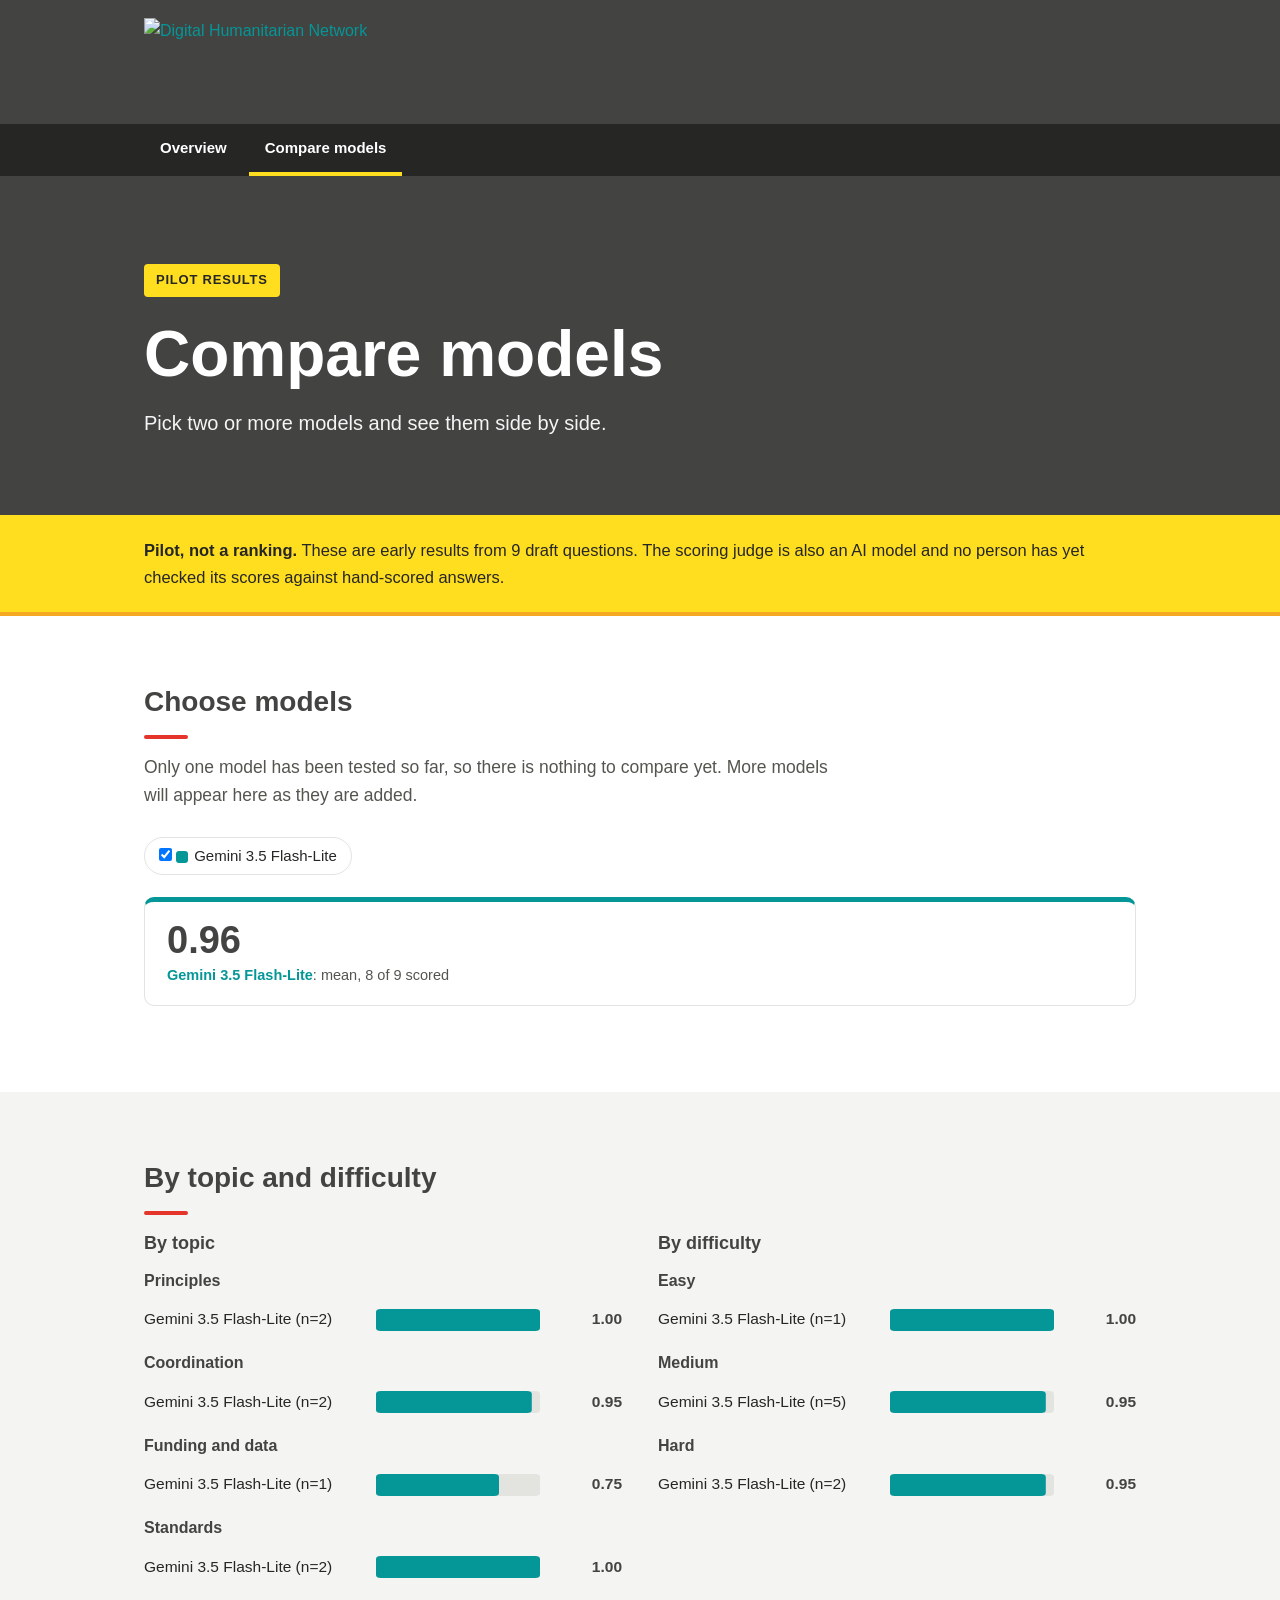
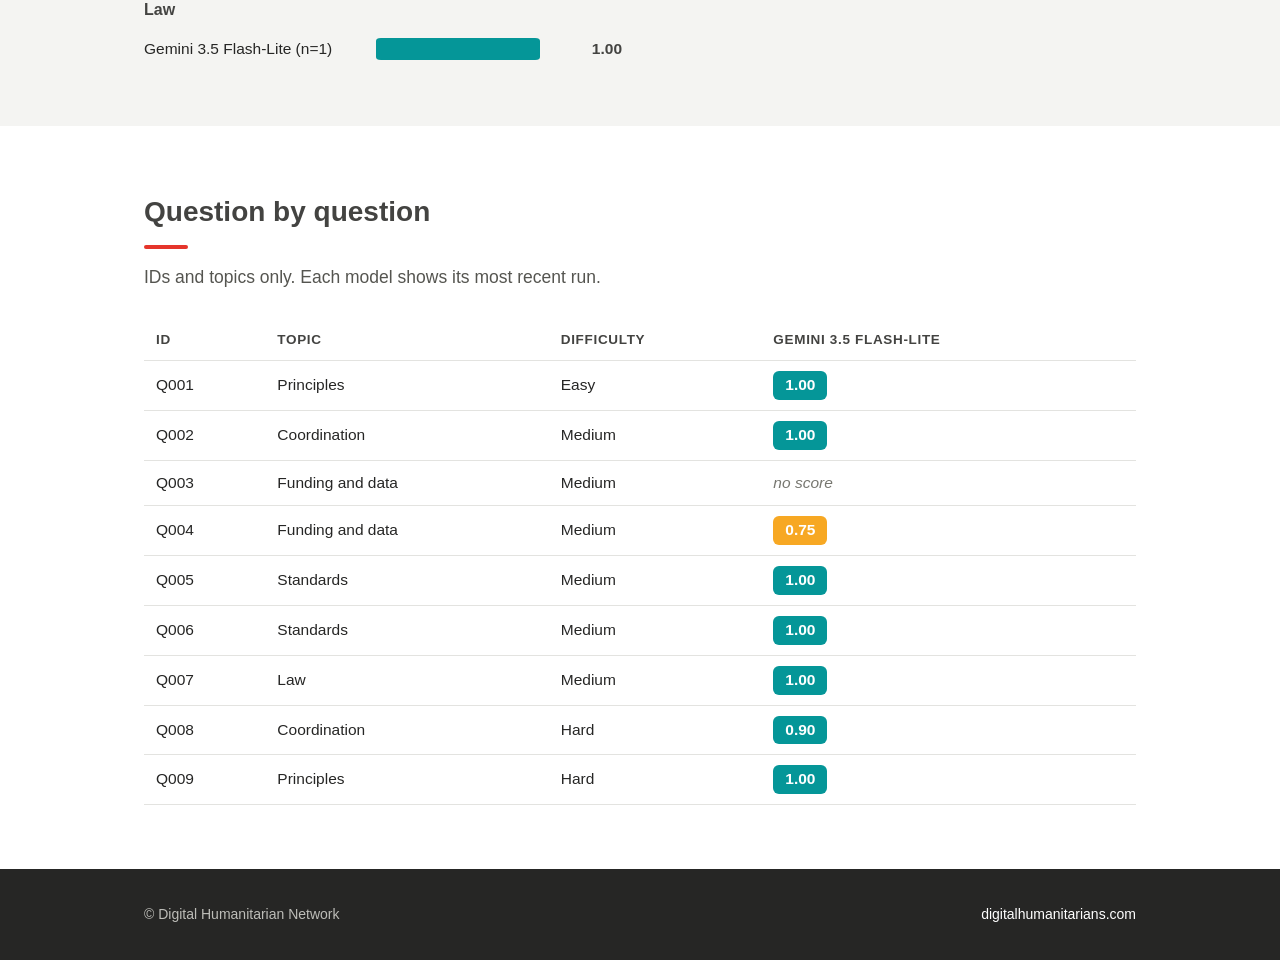
==== compare.html @ e70a35f2 "Add results page file compare.html" ====
<!DOCTYPE html>
<html lang="en">
<head>
<meta charset="UTF-8">
<meta name="viewport" content="width=device-width, initial-scale=1.0">
<title>Compare models | Threshold | Digital Humanitarian Network</title>
<meta name="description" content="Threshold shows how AI models answer humanitarian questions. Pilot results.">
<link rel="icon" href="https://brand.digitalhumanitarians.com/favicon.ico" sizes="any">
<link rel="stylesheet" href="style.css">
</head>
<body>
<header>
  <div class="wrap">
    <a href="https://digitalhumanitarians.com/" aria-label="Digital Humanitarian Network"><img src="https://brand.digitalhumanitarians.com/DHN_LOGO_WHITE.png" alt="Digital Humanitarian Network"></a>
  </div>
</header>
<nav aria-label="Threshold"><div class="wrap"><a href="index.html">Overview</a><a href="compare.html" class="on">Compare models</a></div></nav>
<div class="hero">
  <div class="wrap">
    <span class="tag">Pilot results</span>
    <h1>Compare models</h1>
    <p>Pick two or more models and see them side by side.</p>
  </div>
</div>
<div class="caveat"><div class="wrap"><strong>Pilot, not a ranking.</strong> These are early results from 9 draft questions. The scoring judge is also an AI model and no person has yet checked its scores against hand-scored answers.</div></div>

<section>
  <div class="wrap">
    <h2>Choose models</h2>
    <p class="lead" id="intro">Loading results.</p>
    <div class="checks" id="checks"></div>
    <div class="stats" id="stats"></div>
  </div>
</section>
<section class="alt">
  <div class="wrap">
    <h2>By topic and difficulty</h2>
    <div class="two"><div><h3 class="sub">By topic</h3><div class="gbars" id="topic"></div></div><div><h3 class="sub">By difficulty</h3><div class="gbars" id="diff"></div></div></div>
  </div>
</section>
<section>
  <div class="wrap">
    <h2>Question by question</h2>
    <p class="lead">IDs and topics only. Each model shows its most recent run.</p>
    <div class="tablewrap"><table id="qtable"></table></div>
  </div>
</section>
<footer>
  <div class="wrap">
    <span>&copy; Digital Humanitarian Network</span>
    <span><a href="https://digitalhumanitarians.com/">digitalhumanitarians.com</a></span>
  </div>
</footer>
<script src="site.js"></script>
<script src="compare.js"></script>
</body>
</html>
---- style.css ----
@font-face{font-family:"Betina Sans";font-weight:400;font-style:normal;font-display:swap;src:url("https://brand.digitalhumanitarians.com/fonts/BetinaSans-Regular.woff") format("woff")}
  @font-face{font-family:"Betina Sans";font-weight:600;font-style:normal;font-display:swap;src:url("https://brand.digitalhumanitarians.com/fonts/BetinaSans-SemiBold.woff") format("woff")}
  @font-face{font-family:"Betina Sans";font-weight:700;font-style:normal;font-display:swap;src:url("https://brand.digitalhumanitarians.com/fonts/BetinaSans-Bold.woff") format("woff")}
  :root{--gray:#434341;--red:#E5352B;--teal:#059698;--yellow:#F7A823;--yellow-l:#FFDE20;--ink:#262625;--cloud:#F4F4F2;--line:#E3E3E0}
  *{margin:0;padding:0;box-sizing:border-box}
  body{font-family:-apple-system,BlinkMacSystemFont,"Segoe UI",Roboto,Helvetica,Arial,sans-serif;color:var(--ink);background:#fff;line-height:1.6}
  img{max-width:100%;display:block}
  a{color:var(--teal);text-decoration:none}a:hover{text-decoration:underline}
  .wrap{max-width:1040px;margin:0 auto;padding:0 24px}
  header{background:var(--gray)}
  header .wrap{display:flex;align-items:center;justify-content:flex-start;padding-top:18px;padding-bottom:18px}
  header img{height:88px;width:auto;max-width:none}
  .hero{background:var(--gray) url("https://brand.digitalhumanitarians.com/DHN_background_blue.jpg") center/cover no-repeat;color:#fff;padding:88px 0 76px}
  .hero .tag{display:inline-block;background:var(--yellow-l);color:var(--ink);font-weight:700;font-size:13px;letter-spacing:.06em;text-transform:uppercase;padding:6px 12px;border-radius:4px;margin-bottom:22px}
  .hero h1{font-family:"Betina Sans",sans-serif;font-size:clamp(38px,7vw,64px);line-height:1.1;font-weight:700}
  .hero p{margin-top:18px;font-size:20px;max-width:620px;opacity:.95}
  section{padding:64px 0}section.alt{background:var(--cloud)}
  h2{font-family:"Betina Sans",sans-serif;font-size:28px;font-weight:700;color:var(--gray);margin-bottom:8px}
  h2::after{content:"";display:block;width:44px;height:4px;background:var(--red);margin-top:10px;border-radius:2px}
  .lead{max-width:700px;margin:14px 0 28px;color:#555550;font-size:17.5px}
  .grid{display:grid;grid-template-columns:repeat(auto-fit,minmax(260px,1fr));gap:18px}
  .card{background:#fff;border:1px solid var(--line);border-top:5px solid var(--teal);border-radius:10px;padding:22px}
  .card:nth-child(2){border-top-color:var(--yellow)}.card:nth-child(3){border-top-color:var(--red)}
  .card h3{font-size:17px;color:var(--gray);margin-bottom:6px}
  .card p{font-size:15.5px;color:#555550}
  .status{background:var(--yellow-l);border-bottom:4px solid var(--yellow)}
  .status .wrap{padding-top:26px;padding-bottom:26px;font-size:17px}

  .caveat{background:var(--yellow-l);border-bottom:4px solid var(--yellow)}
  .caveat .wrap{padding-top:22px;padding-bottom:22px;font-size:16.5px}
  .meta{display:flex;flex-wrap:wrap;gap:12px;margin:18px 0 6px}
  .pill{background:#fff;border:1px solid var(--line);border-radius:999px;padding:6px 14px;font-size:14.5px;color:#555550}
  .stats{display:grid;grid-template-columns:repeat(auto-fit,minmax(200px,1fr));gap:18px;margin:22px 0}
  .stat{background:#fff;border:1px solid var(--line);border-top:5px solid var(--teal);border-radius:10px;padding:18px 22px}
  .stat b{display:block;font-family:"Betina Sans",sans-serif;font-size:38px;color:var(--gray);line-height:1.1}
  .stat span{font-size:14.5px;color:#555550}
  .bars{display:grid;gap:10px;margin-top:14px}
  .bar{display:grid;grid-template-columns:minmax(120px,220px) 1fr 70px;align-items:center;gap:12px;font-size:15.5px}
  .bar svg{width:100%;height:22px;display:block}
  .bar .v{text-align:right;font-weight:600;color:var(--gray)}
  .two{display:grid;grid-template-columns:repeat(auto-fit,minmax(320px,1fr));gap:36px}
  h3.sub{font-size:18px;color:var(--gray);margin:6px 0 4px}
  table{border-collapse:collapse;width:100%;background:#fff;font-size:15.5px}
  th,td{text-align:left;padding:10px 12px;border-bottom:1px solid var(--line)}
  th{color:var(--gray);font-size:13.5px;text-transform:uppercase;letter-spacing:.05em}
  .chip{display:inline-block;min-width:54px;text-align:center;border-radius:6px;padding:2px 8px;font-weight:700;color:#fff}
  .nos{color:#777770;font-style:italic}
  .tablewrap{overflow-x:auto}
  noscript{display:block;padding:20px;text-align:center}
  footer{background:var(--ink);color:#bdbdb8;padding:34px 0;font-size:14px}
  footer .wrap{display:flex;flex-wrap:wrap;gap:12px;justify-content:space-between}
  footer a{color:#fff}
  @media(max-width:600px){.bar{grid-template-columns:1fr 56px}.bar svg{grid-column:1/3;grid-row:2}.bar .v{grid-column:2;grid-row:1}.two{grid-template-columns:1fr}header img{height:72px}.hero{padding:64px 0 56px}section{padding:48px 0}}

  nav{background:var(--ink)}nav .wrap{display:flex;gap:6px;flex-wrap:wrap;padding-top:0;padding-bottom:0}
  nav a{color:#fff;padding:12px 16px;font-weight:600;font-size:15px;border-bottom:4px solid transparent}
  nav a:hover{text-decoration:none;background:#383836}nav a.on{border-bottom-color:var(--yellow-l)}
  .filters{display:flex;flex-wrap:wrap;gap:16px;align-items:end;margin:8px 0 20px}
  .filters label{font-size:13.5px;color:#555550;display:block;font-weight:600;text-transform:uppercase;letter-spacing:.05em}
  select{font:inherit;font-size:16px;padding:8px 10px;border:1px solid #bdbdb8;border-radius:6px;background:#fff;color:var(--ink);min-width:170px}
  .checks{display:flex;flex-wrap:wrap;gap:10px;margin:8px 0 20px}
  .checks label{background:#fff;border:1px solid var(--line);border-radius:999px;padding:6px 14px;font-size:15px;cursor:pointer}
  .sw{display:inline-block;width:12px;height:12px;border-radius:3px;margin-right:6px;vertical-align:middle}
  .gbars{display:grid;gap:18px;margin-top:10px}
  .grp>b{display:block;margin-bottom:4px;color:var(--gray)}
  .line{width:100%;max-width:640px;height:auto;background:#fff;border:1px solid var(--line);border-radius:10px}
  .mlink{font-weight:700}
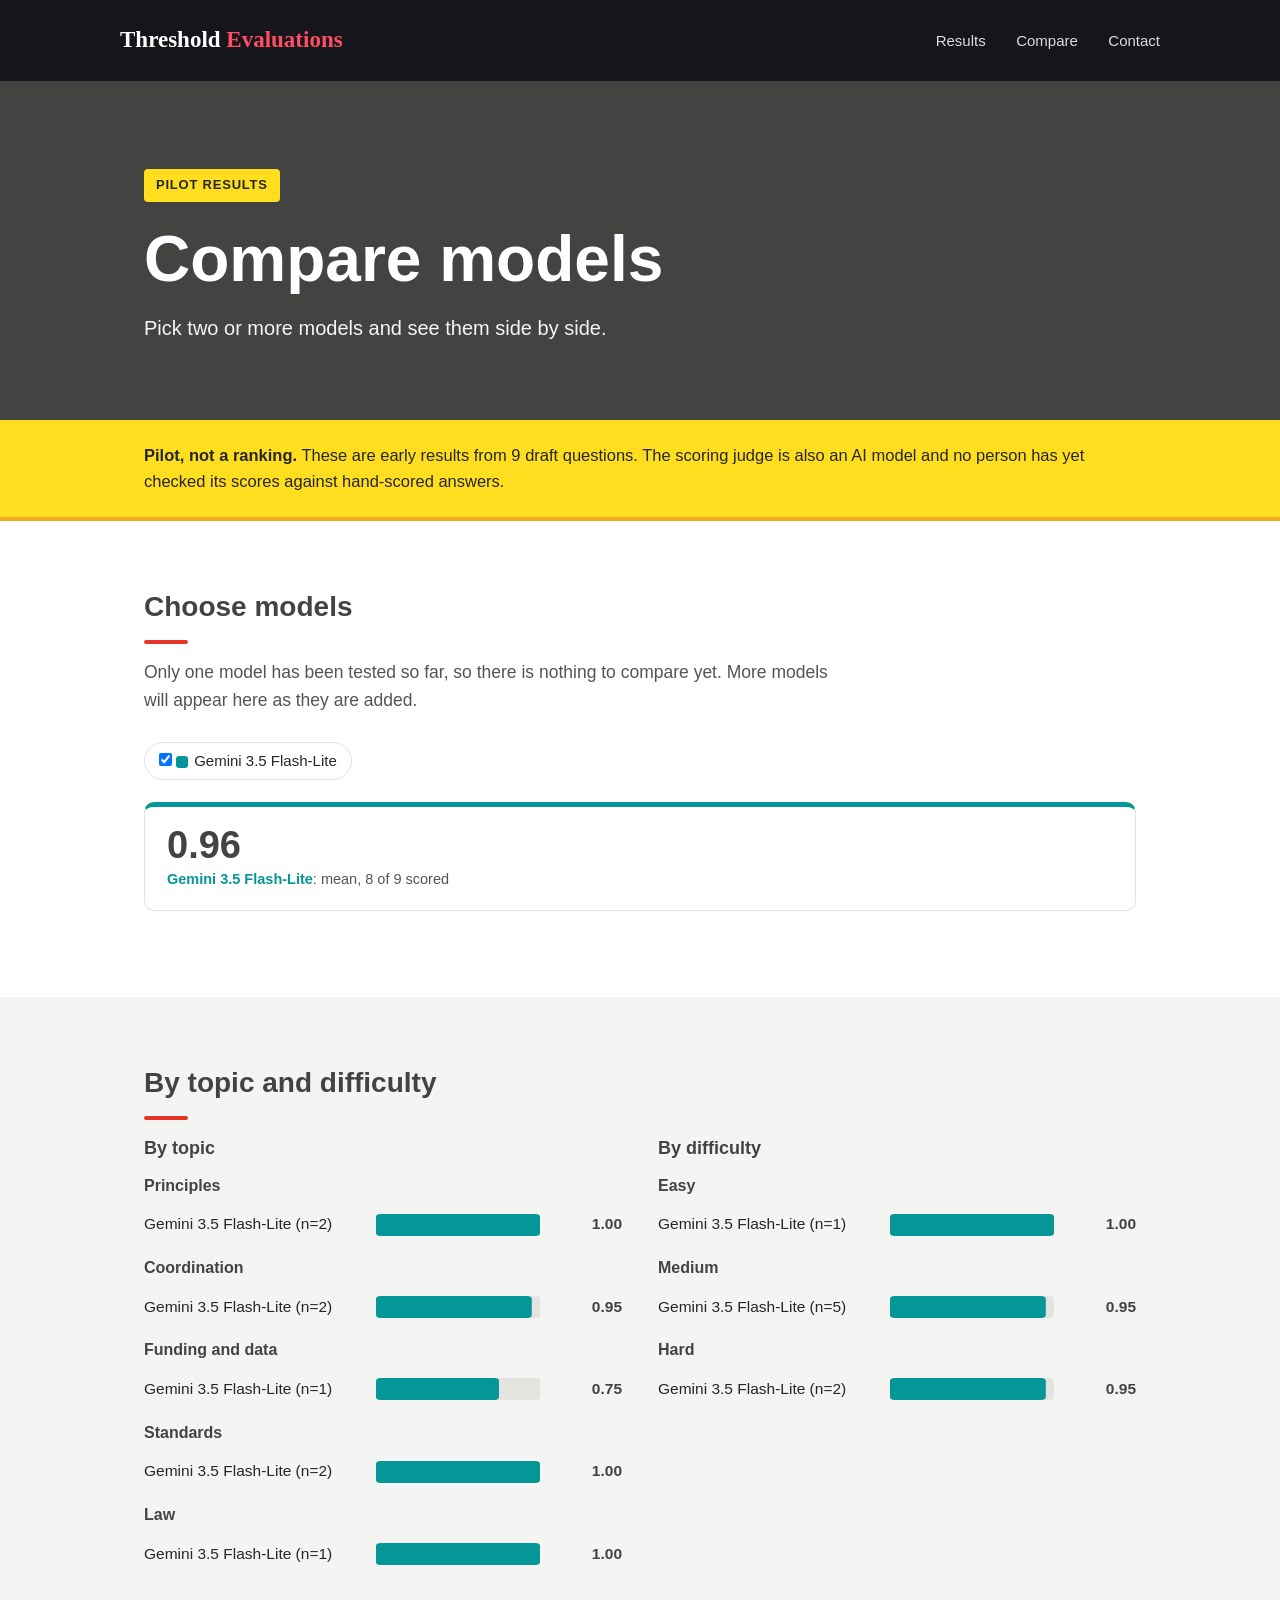
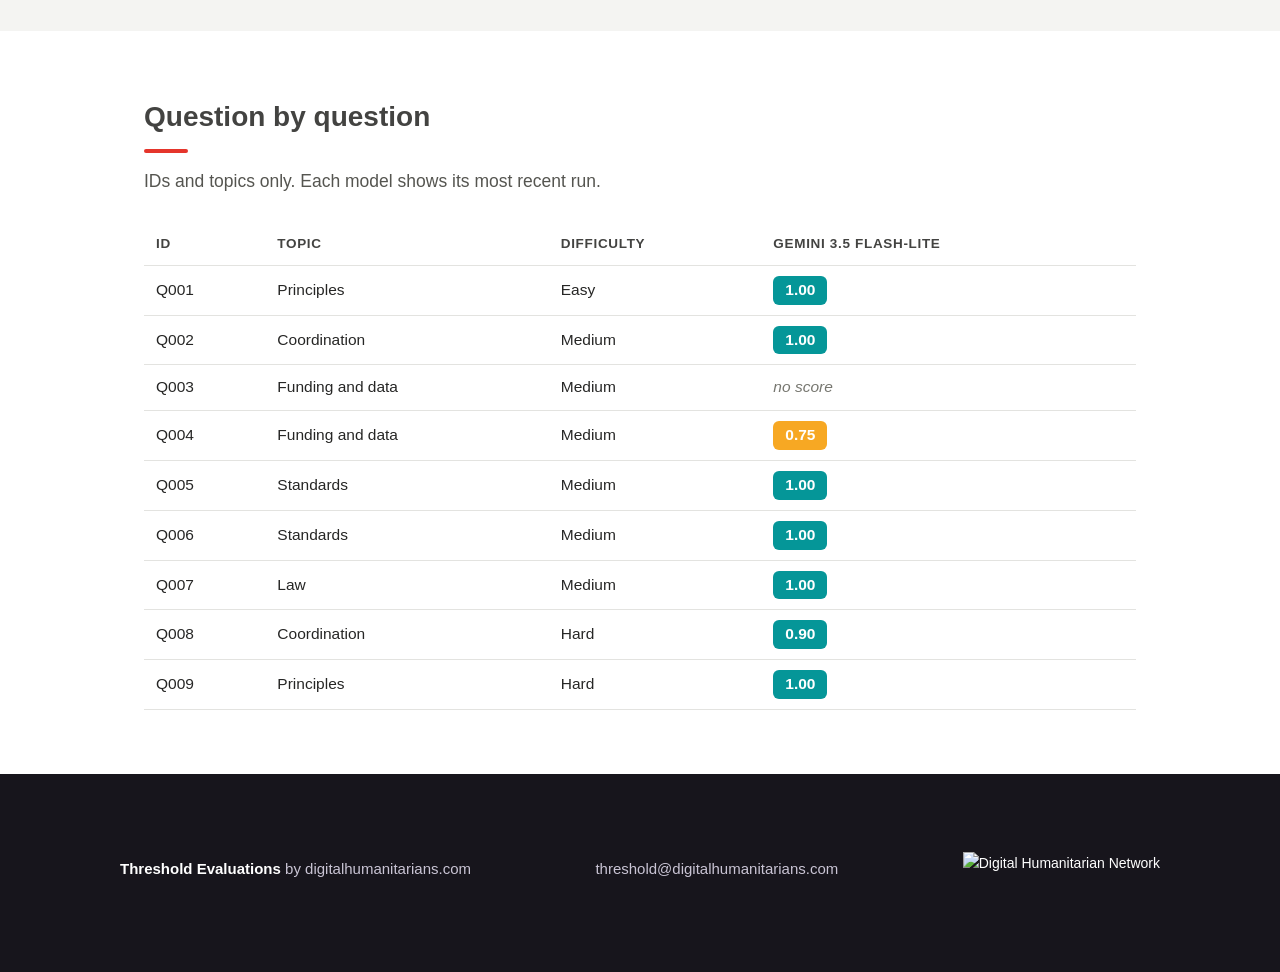
==== commit f30a0528: "Refactor header and footer structure in compare.html" ====
--- a/compare.html
+++ b/compare.html
@@ -7,14 +7,19 @@
 <meta name="description" content="Threshold shows how AI models answer humanitarian questions. Pilot results.">
 <link rel="icon" href="https://brand.digitalhumanitarians.com/favicon.ico" sizes="any">
 <link rel="stylesheet" href="style.css">
+<link rel="stylesheet" href="shared.css">
 </head>
 <body>
-<header>
-  <div class="wrap">
-    <a href="https://digitalhumanitarians.com/" aria-label="Digital Humanitarian Network"><img src="https://brand.digitalhumanitarians.com/DHN_LOGO_WHITE.png" alt="Digital Humanitarian Network"></a>
+<div class="tbar">
+  <div class="wrap tbar-in">
+    <a class="tmark" href="index.html">Threshold <span>Evaluations</span></a>
+    <nav class="tnav" aria-label="Site">
+      <a href="results.html">Results</a>
+      <a href="compare.html">Compare</a>
+      <a href="mailto:threshold@digitalhumanitarians.com">Contact</a>
+    </nav>
   </div>
-</header>
-<nav aria-label="Threshold"><div class="wrap"><a href="index.html">Overview</a><a href="compare.html" class="on">Compare models</a></div></nav>
+</div>
 <div class="hero">
   <div class="wrap">
     <span class="tag">Pilot results</span>
@@ -45,10 +50,11 @@
     <div class="tablewrap"><table id="qtable"></table></div>
   </div>
 </section>
-<footer>
-  <div class="wrap">
-    <span>&copy; Digital Humanitarian Network</span>
-    <span><a href="https://digitalhumanitarians.com/">digitalhumanitarians.com</a></span>
+<footer class="tfoot">
+  <div class="wrap tfoot-in">
+    <div class="tbyline"><strong>Threshold Evaluations</strong> by <a href="https://digitalhumanitarians.com/">digitalhumanitarians.com</a></div>
+    <a class="tmail" href="mailto:threshold@digitalhumanitarians.com">threshold@digitalhumanitarians.com</a>
+    <a href="https://digitalhumanitarians.com/" aria-label="Digital Humanitarian Network"><img class="tdhn" src="https://brand.digitalhumanitarians.com/DHN_LOGO_WHITE.png" alt="Digital Humanitarian Network"></a>
   </div>
 </footer>
 <script src="site.js"></script>
--- a/shared.css
+++ b/shared.css
@@ -0,0 +1,20 @@
+/* Shared header and footer for Threshold Evaluations */
+.tbar{background:#17151c;}
+.tnav{background:none;}
+.tbar-in{display:flex;justify-content:space-between;align-items:center;padding:22px 0;gap:16px;flex-wrap:wrap;}
+.tmark{font-family:Georgia,"Times New Roman",serif;font-size:23px;font-weight:bold;color:#fff;text-decoration:none;}
+.tmark span{color:#ff4d63;}
+.tnav a{margin-left:26px;color:#fff;text-decoration:none;font-size:15px;opacity:.85;padding:0;font-weight:400;border-bottom:none;}
+.tnav a:hover{background:none;text-decoration:none;}
+.tnav a:hover{opacity:1;color:#ffd9de;}
+.tfoot{background:#17151c;color:#c9c4d4;}
+.tfoot-in{display:flex;justify-content:space-between;align-items:center;gap:20px;flex-wrap:wrap;padding:44px 0 52px;}
+.tbyline{font-size:15px;}
+.tbyline strong{color:#fff;}
+.tbyline a{color:#c9c4d4;}
+.tmail{color:#c9c4d4;font-size:15px;}
+.tdhn{height:34px;display:block;}
+@media (max-width:820px){
+  .tmark{font-size:19px;}
+  .tnav a{margin-left:14px;font-size:13px;}
+}
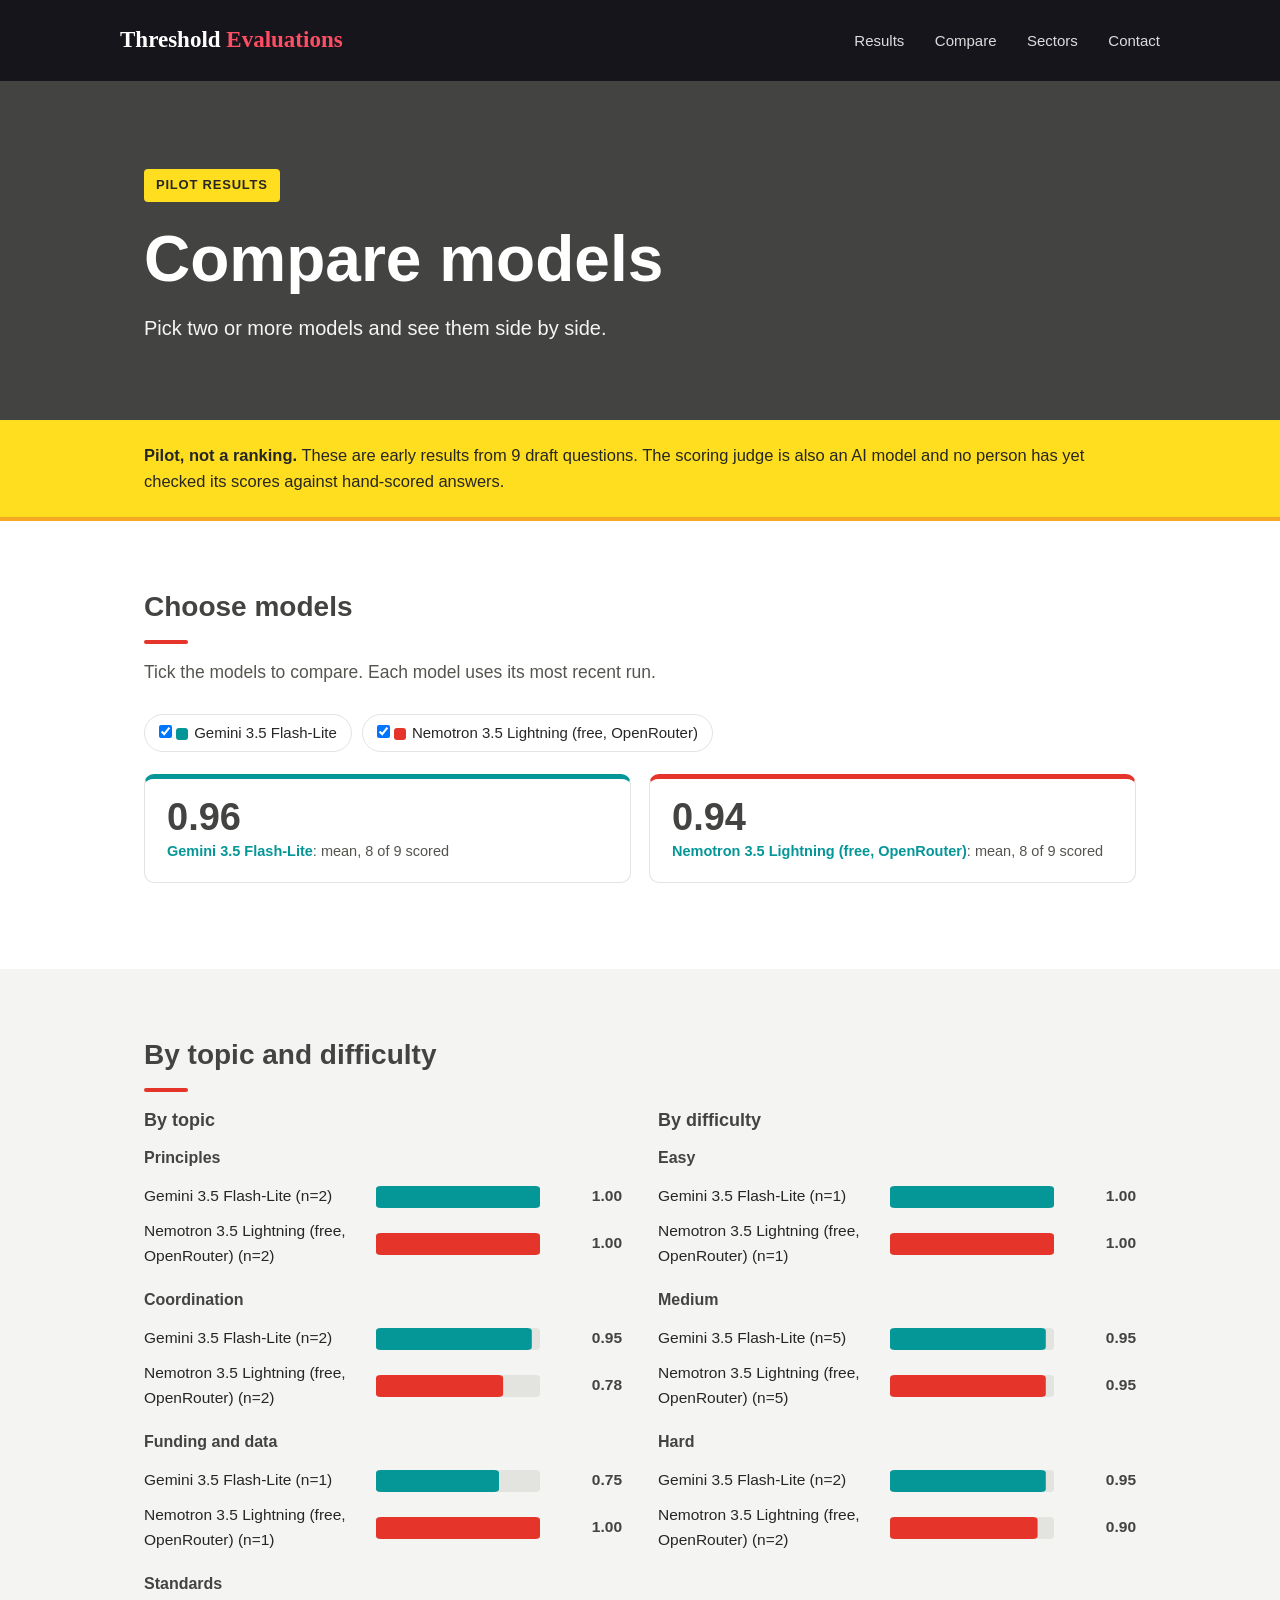
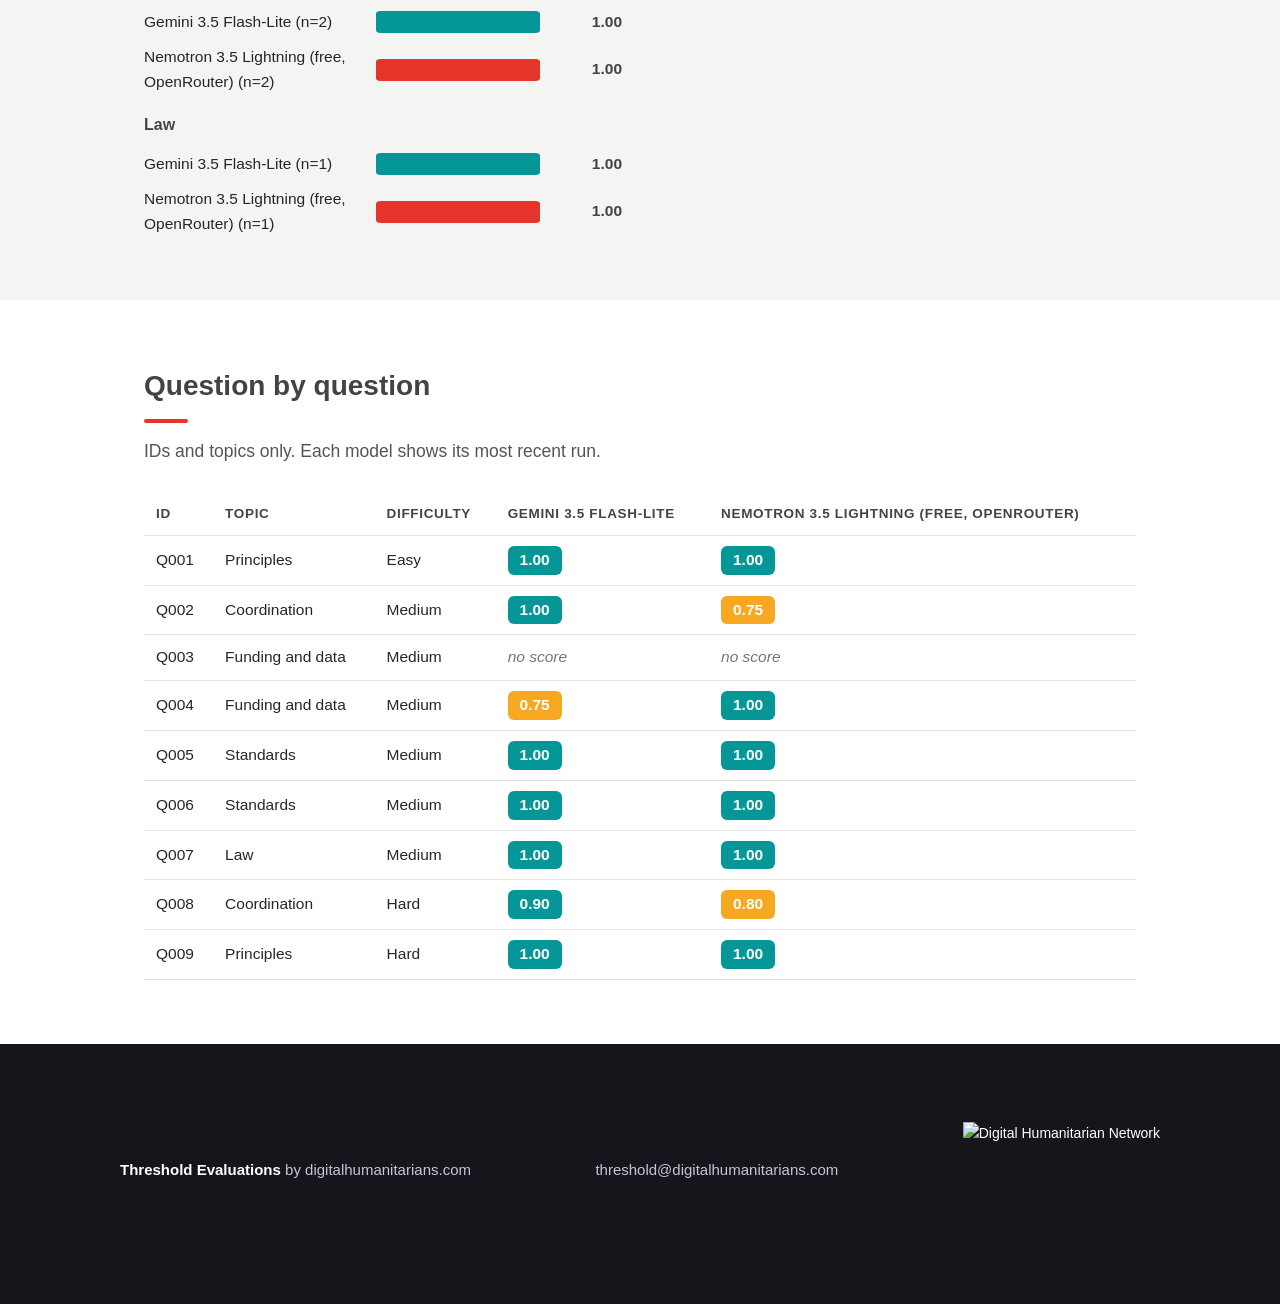
==== commit 89a6b1dc: "Add Sectors nav link and styles (compare.html)" ====
--- a/compare.html
+++ b/compare.html
@@ -16,6 +16,7 @@
     <nav class="tnav" aria-label="Site">
       <a href="results.html">Results</a>
       <a href="compare.html">Compare</a>
+      <a href="sectors.html">Sectors</a>
       <a href="mailto:threshold@digitalhumanitarians.com">Contact</a>
     </nav>
   </div>
--- a/shared.css
+++ b/shared.css
@@ -8,13 +8,17 @@
 .tnav a:hover{background:none;text-decoration:none;}
 .tnav a:hover{opacity:1;color:#ffd9de;}
 .tfoot{background:#17151c;color:#c9c4d4;}
-.tfoot-in{display:flex;justify-content:space-between;align-items:center;gap:20px;flex-wrap:wrap;padding:44px 0 52px;}
+.tfoot-in{display:flex;justify-content:space-between;align-items:center;gap:28px 40px;flex-wrap:wrap;padding:44px 0 52px;}
 .tbyline{font-size:15px;}
 .tbyline strong{color:#fff;}
 .tbyline a{color:#c9c4d4;}
 .tmail{color:#c9c4d4;font-size:15px;}
-.tdhn{height:34px;display:block;}
+.tdhn{height:96px;width:auto;max-width:100%;display:block;}
 @media (max-width:820px){
   .tmark{font-size:19px;}
   .tnav a{margin-left:14px;font-size:13px;}
+  .tdhn{height:84px;}
+    .wrap.tfoot-in{padding:72px 32px 52px;}
+  .home .wrap.tfoot-in{padding:72px 32px 52px;}
+    .tfoot-in{padding-top:72px;}
 }
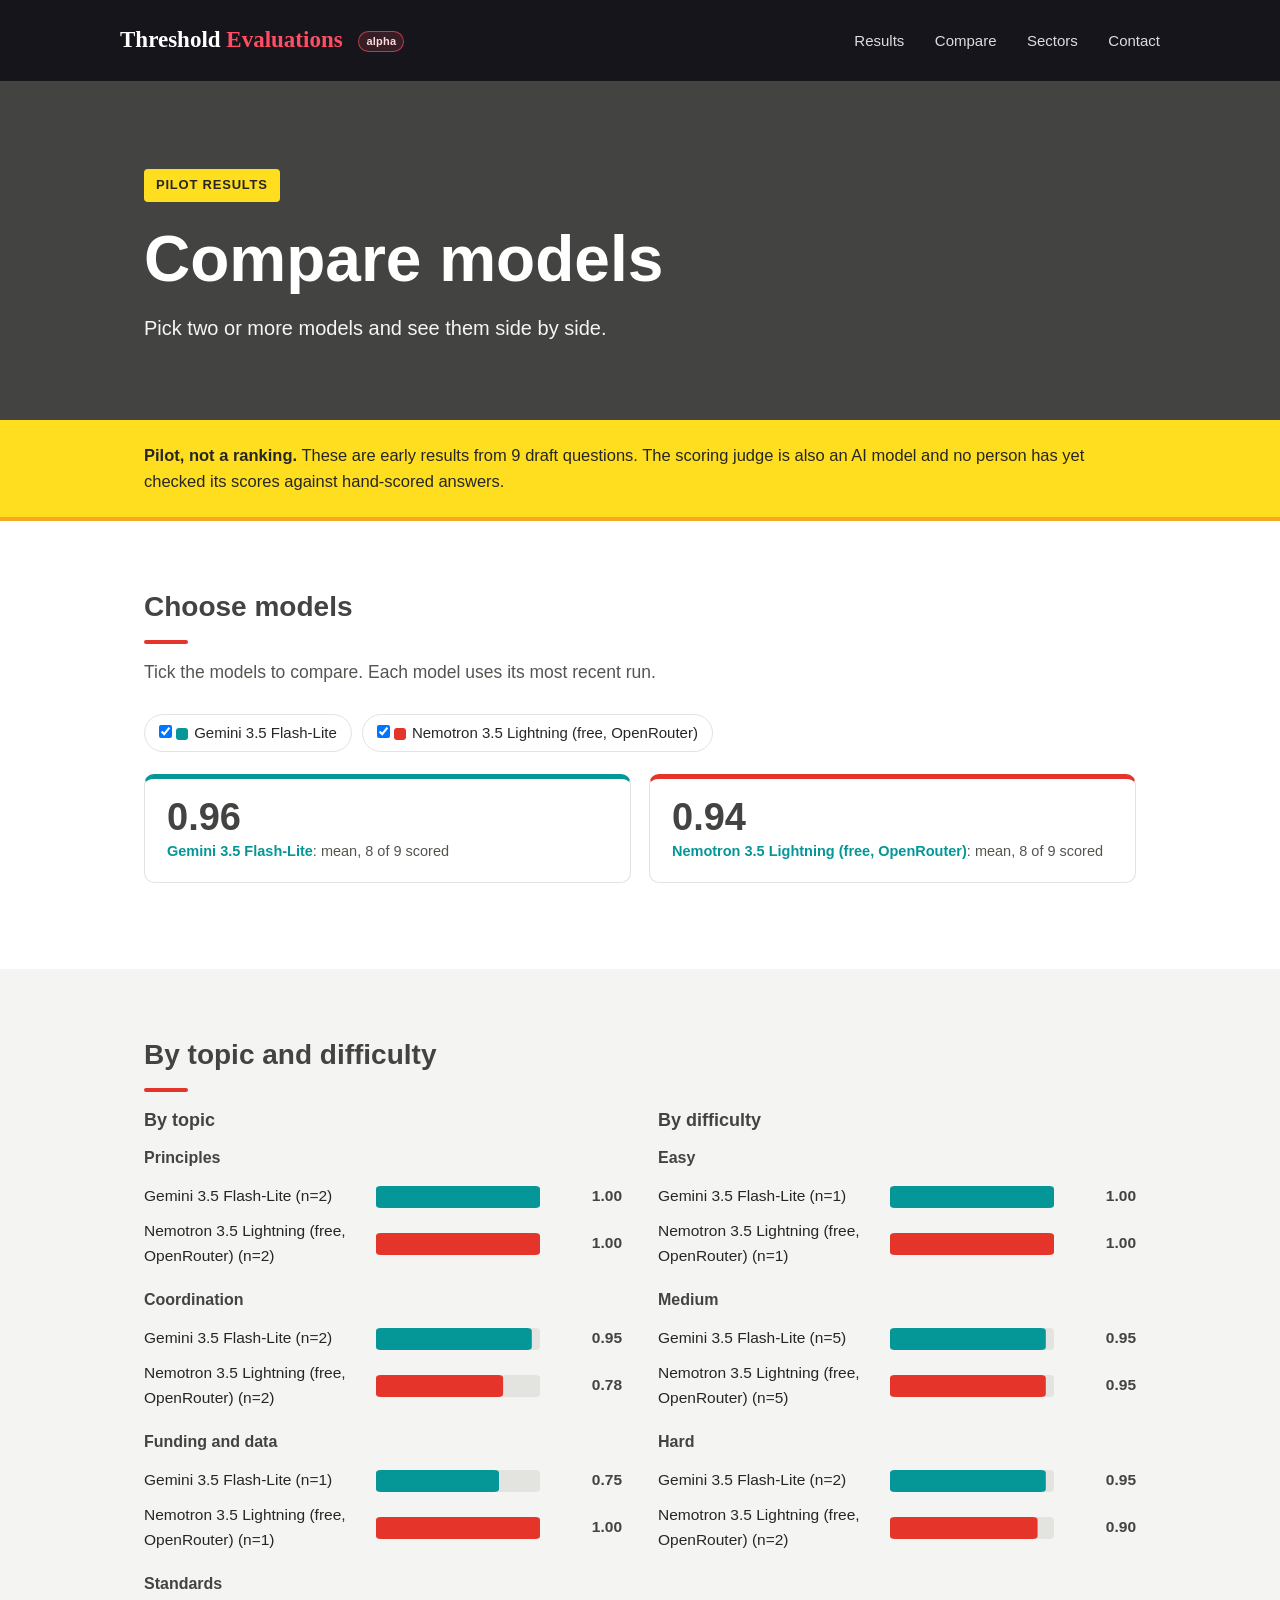
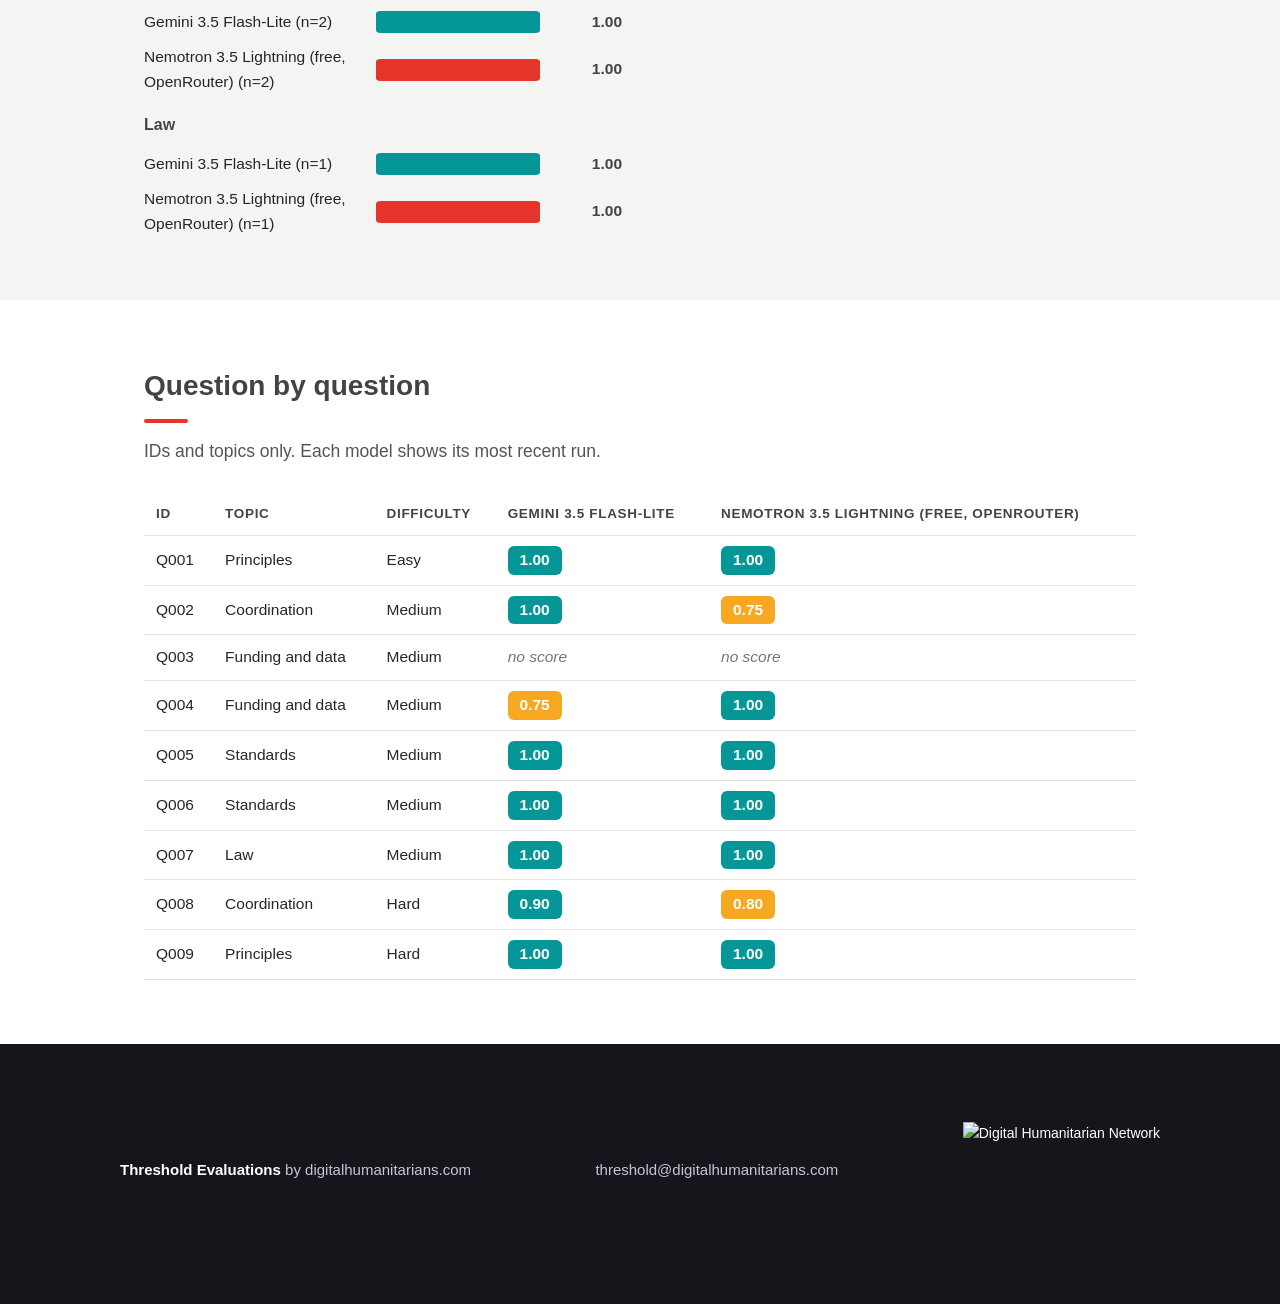
==== commit 874a27c1: "Add lowercase alpha badge to comparison header" ====
--- a/compare.html
+++ b/compare.html
@@ -12,7 +12,7 @@
 <body>
 <div class="tbar">
   <div class="wrap tbar-in">
-    <a class="tmark" href="index.html">Threshold <span>Evaluations</span></a>
+    <a class="tmark" href="index.html">Threshold <span>Evaluations</span> <span class="alpha-badge">alpha</span></a>
     <nav class="tnav" aria-label="Site">
       <a href="results.html">Results</a>
       <a href="compare.html">Compare</a>
--- a/shared.css
+++ b/shared.css
@@ -22,3 +22,6 @@
   .home .wrap.tfoot-in{padding:72px 32px 52px;}
     .tfoot-in{padding-top:72px;}
 }
+
+/* Early Alpha status badge */
+.tmark .alpha-badge{display:inline-block;vertical-align:middle;margin-left:10px;padding:3px 7px;border:1px solid rgba(255,77,99,.65);border-radius:999px;background:rgba(255,77,99,.14);color:#ffd9de;font:600 11px/1.2 Arial,sans-serif;letter-spacing:.02em;text-transform:none;}
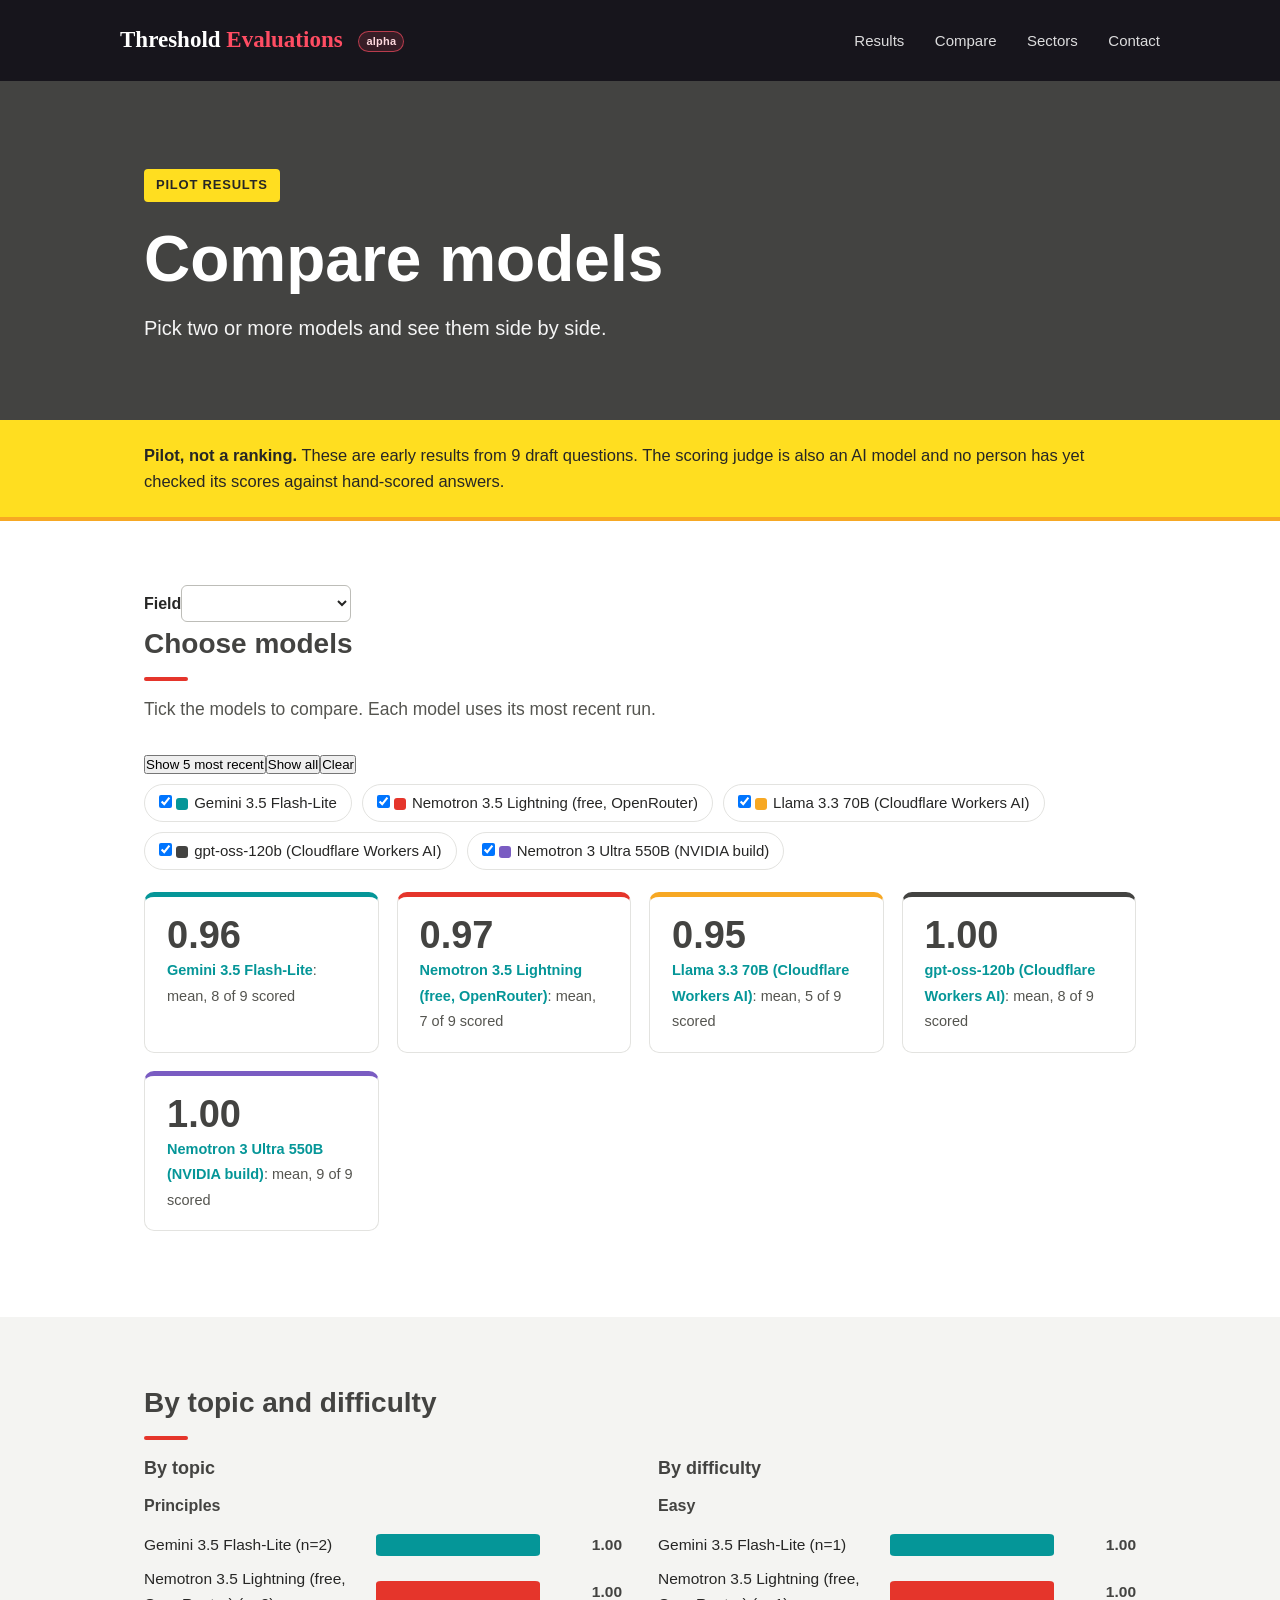
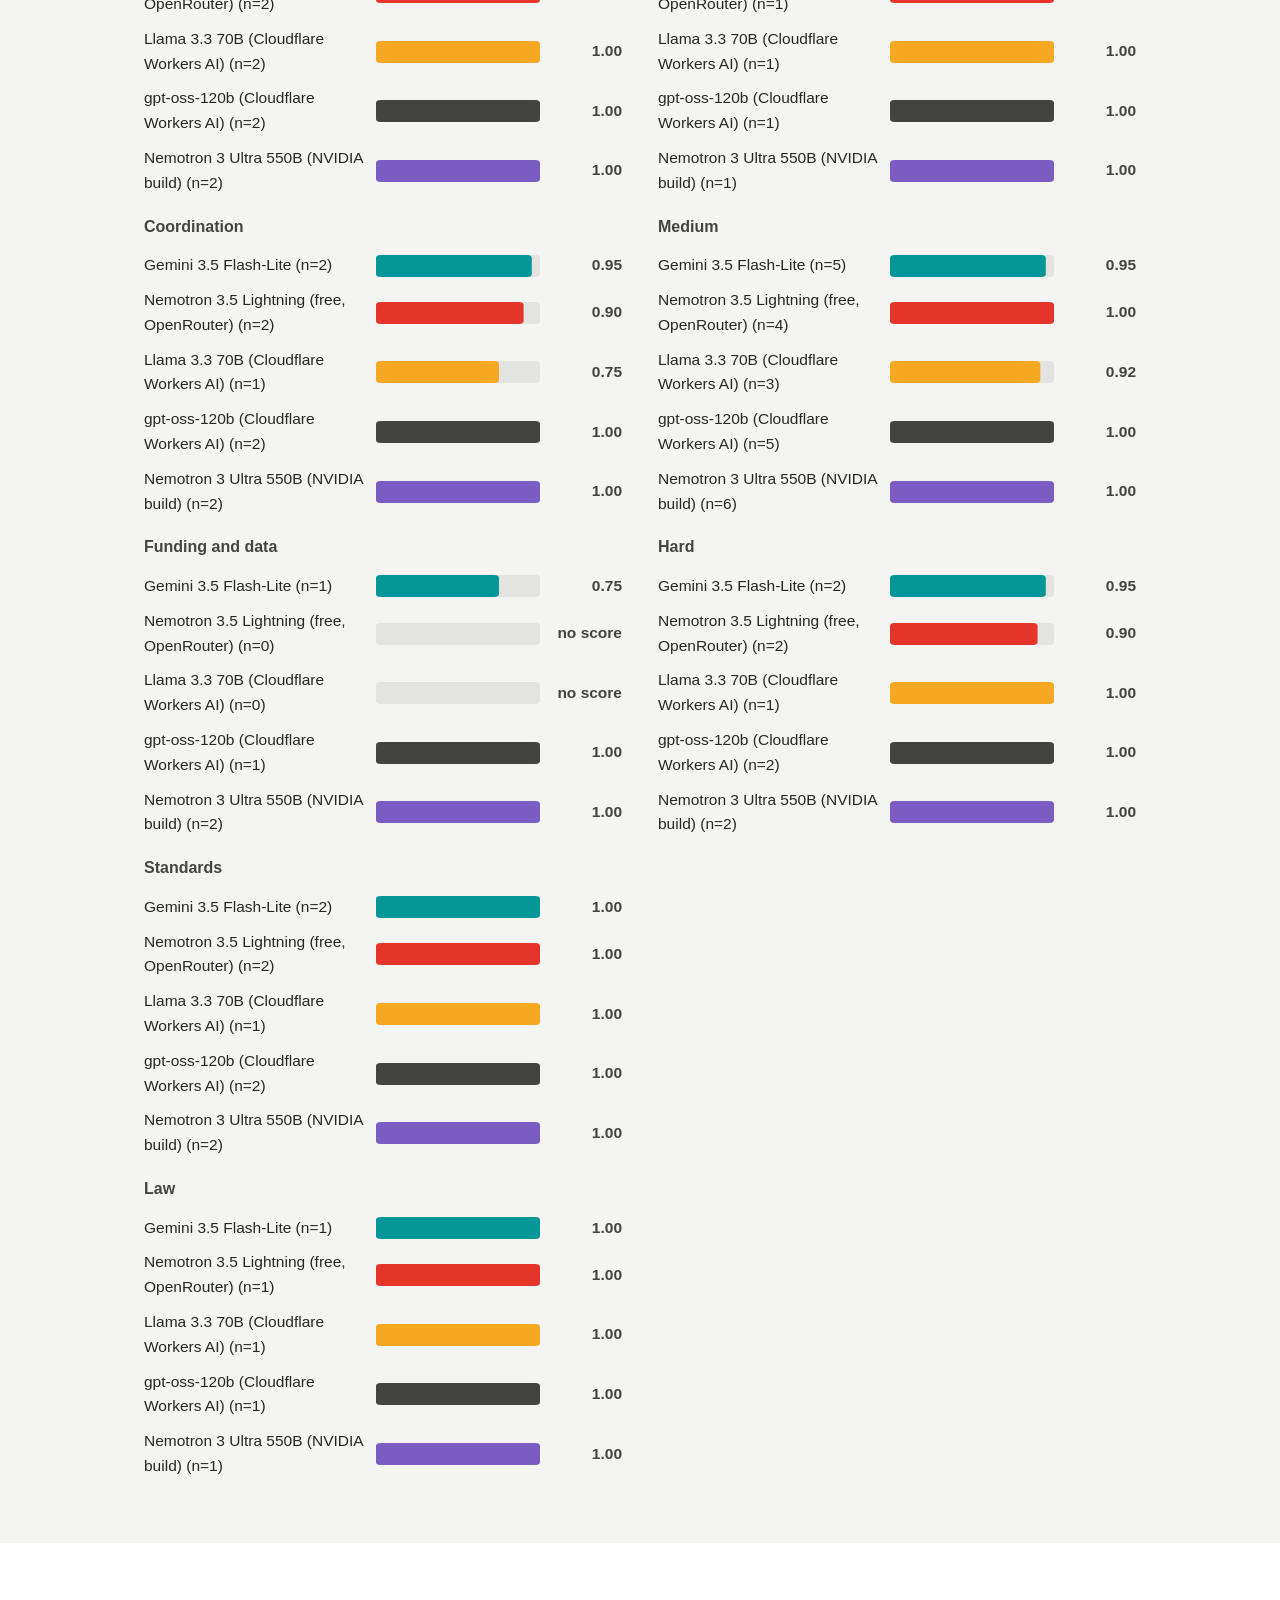
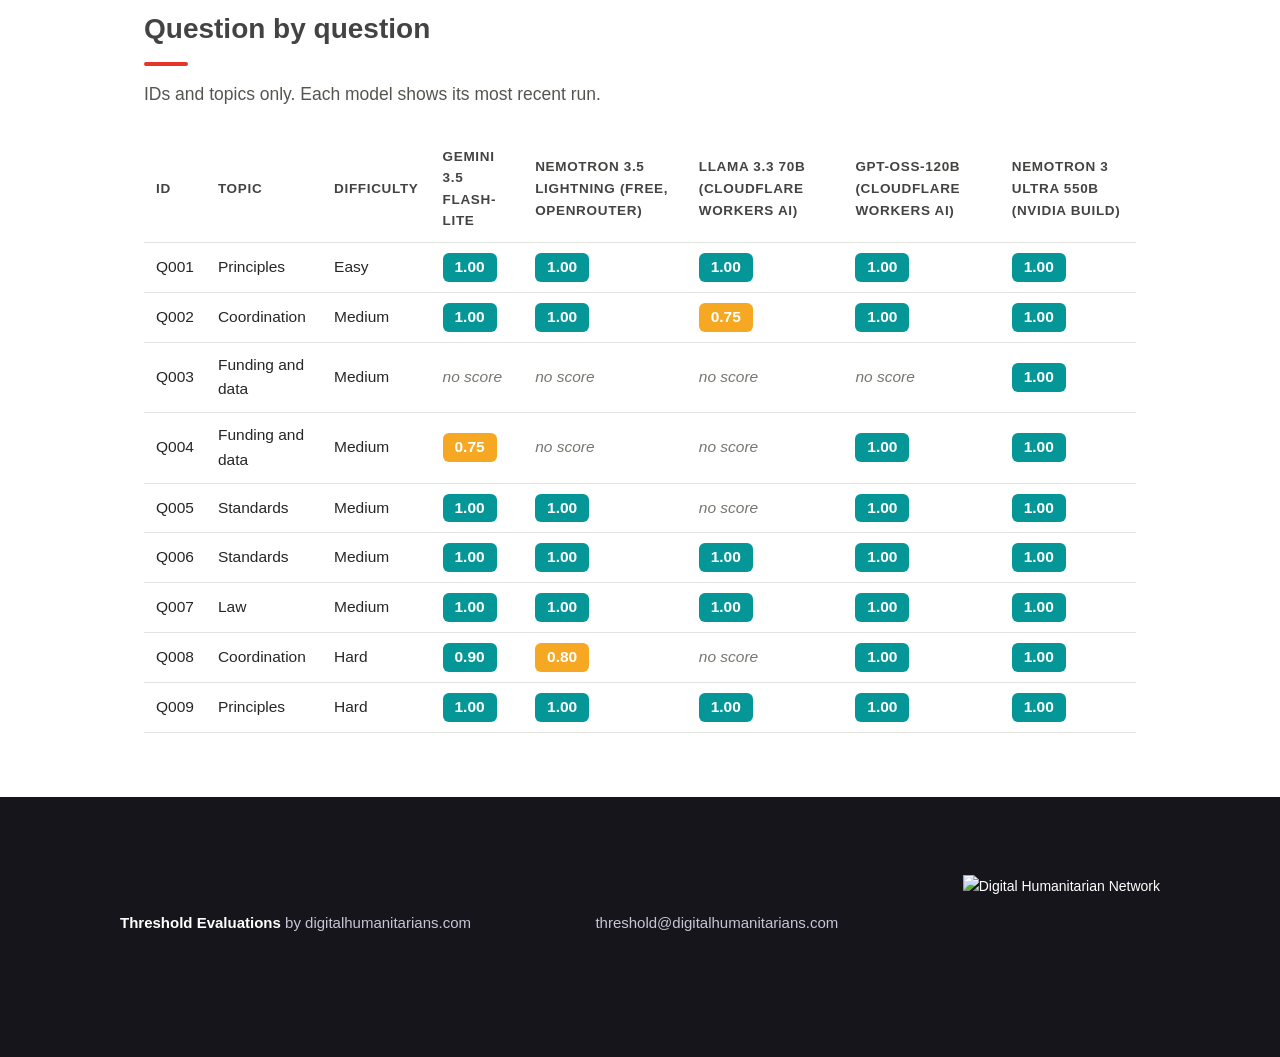
==== commit dc0a9383: "Enhance compare.html with additional UI elements" ====
--- a/compare.html
+++ b/compare.html
@@ -32,8 +32,10 @@
 
 <section>
   <div class="wrap">
+    <div class="topicbar"><label for="topicsel"><b>Field</b></label><select id="topicsel"></select></div>
     <h2>Choose models</h2>
     <p class="lead" id="intro">Loading results.</p>
+    <div class="mtools"><span id="count" class="mcount"></span><span id="tools"><button type="button" id="btn-recent">Show 5 most recent</button><button type="button" id="btn-all">Show all</button><button type="button" id="btn-none">Clear</button></span></div>
     <div class="checks" id="checks"></div>
     <div class="stats" id="stats"></div>
   </div>
@@ -46,7 +48,7 @@
 </section>
 <section>
   <div class="wrap">
-    <h2>Question by question</h2>
+    <h2>Question by question <span id="qtitle" class="qt"></span></h2>
     <p class="lead">IDs and topics only. Each model shows its most recent run.</p>
     <div class="tablewrap"><table id="qtable"></table></div>
   </div>
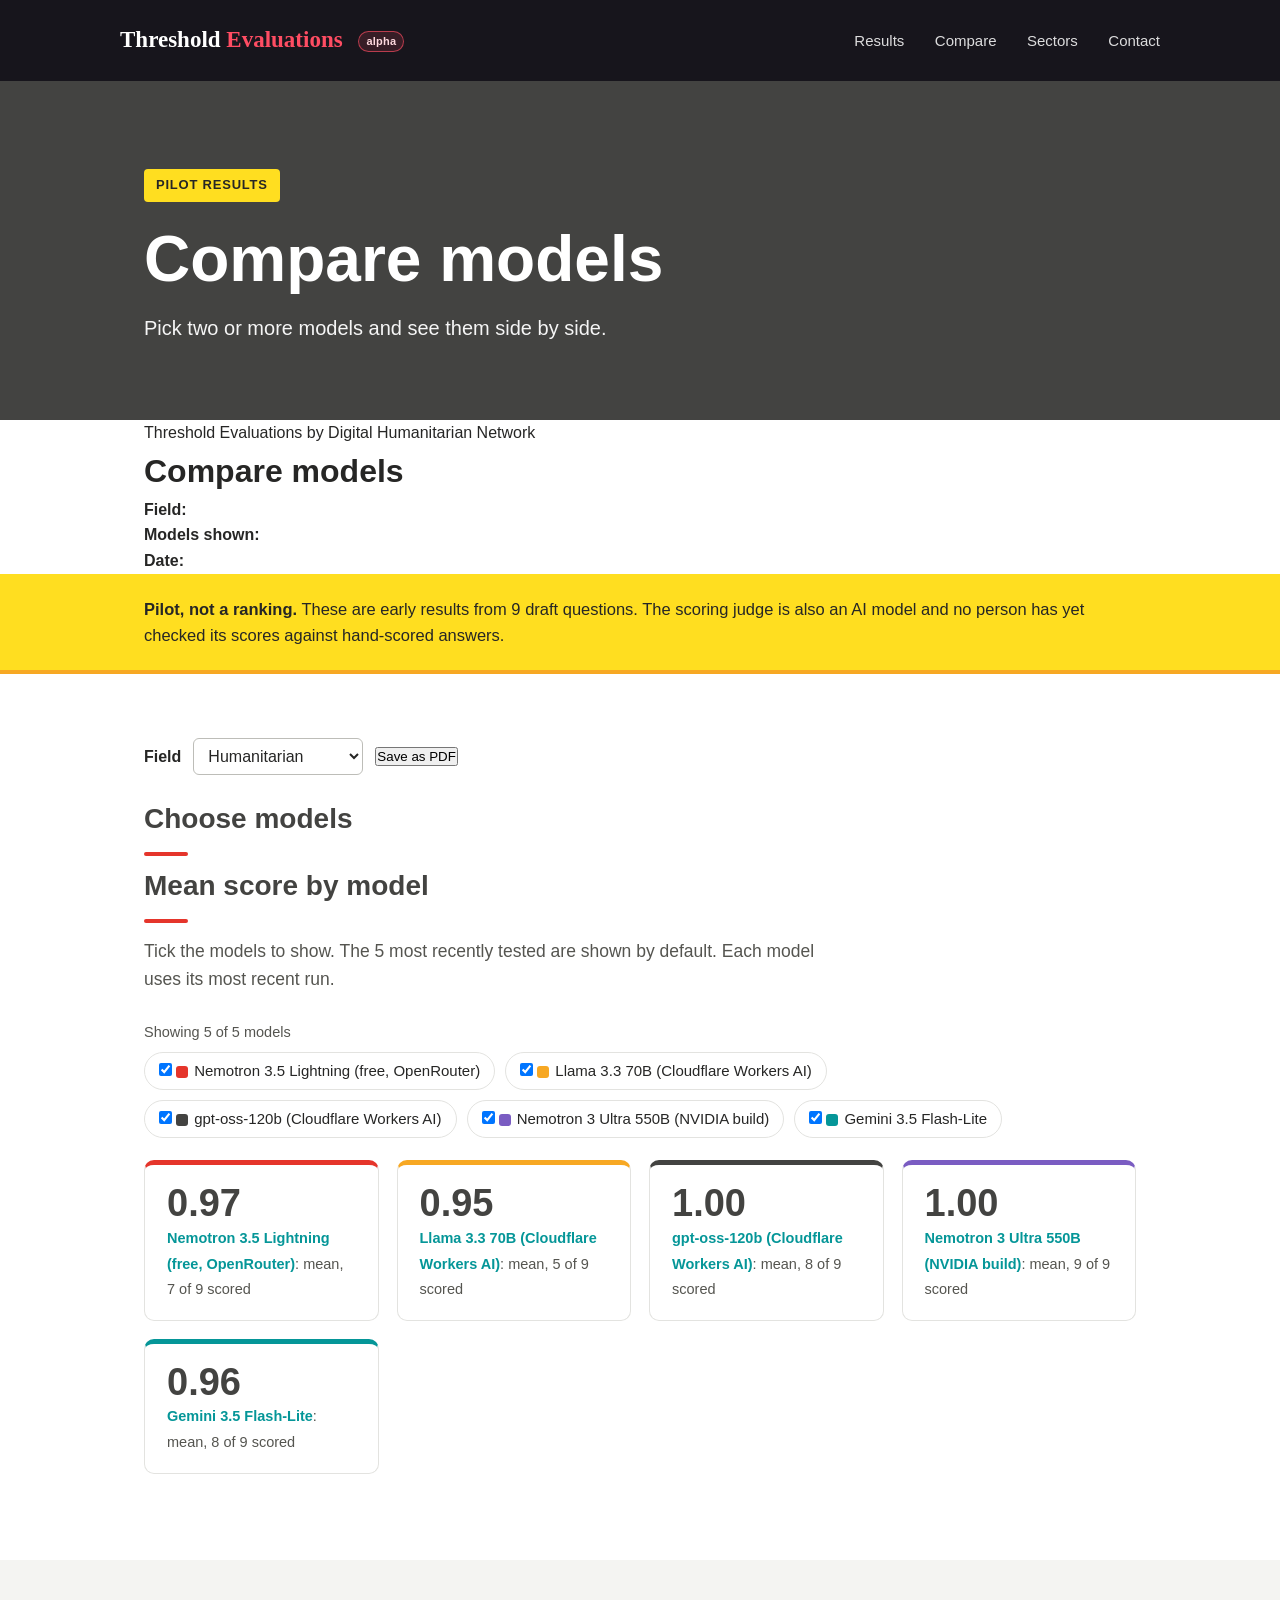
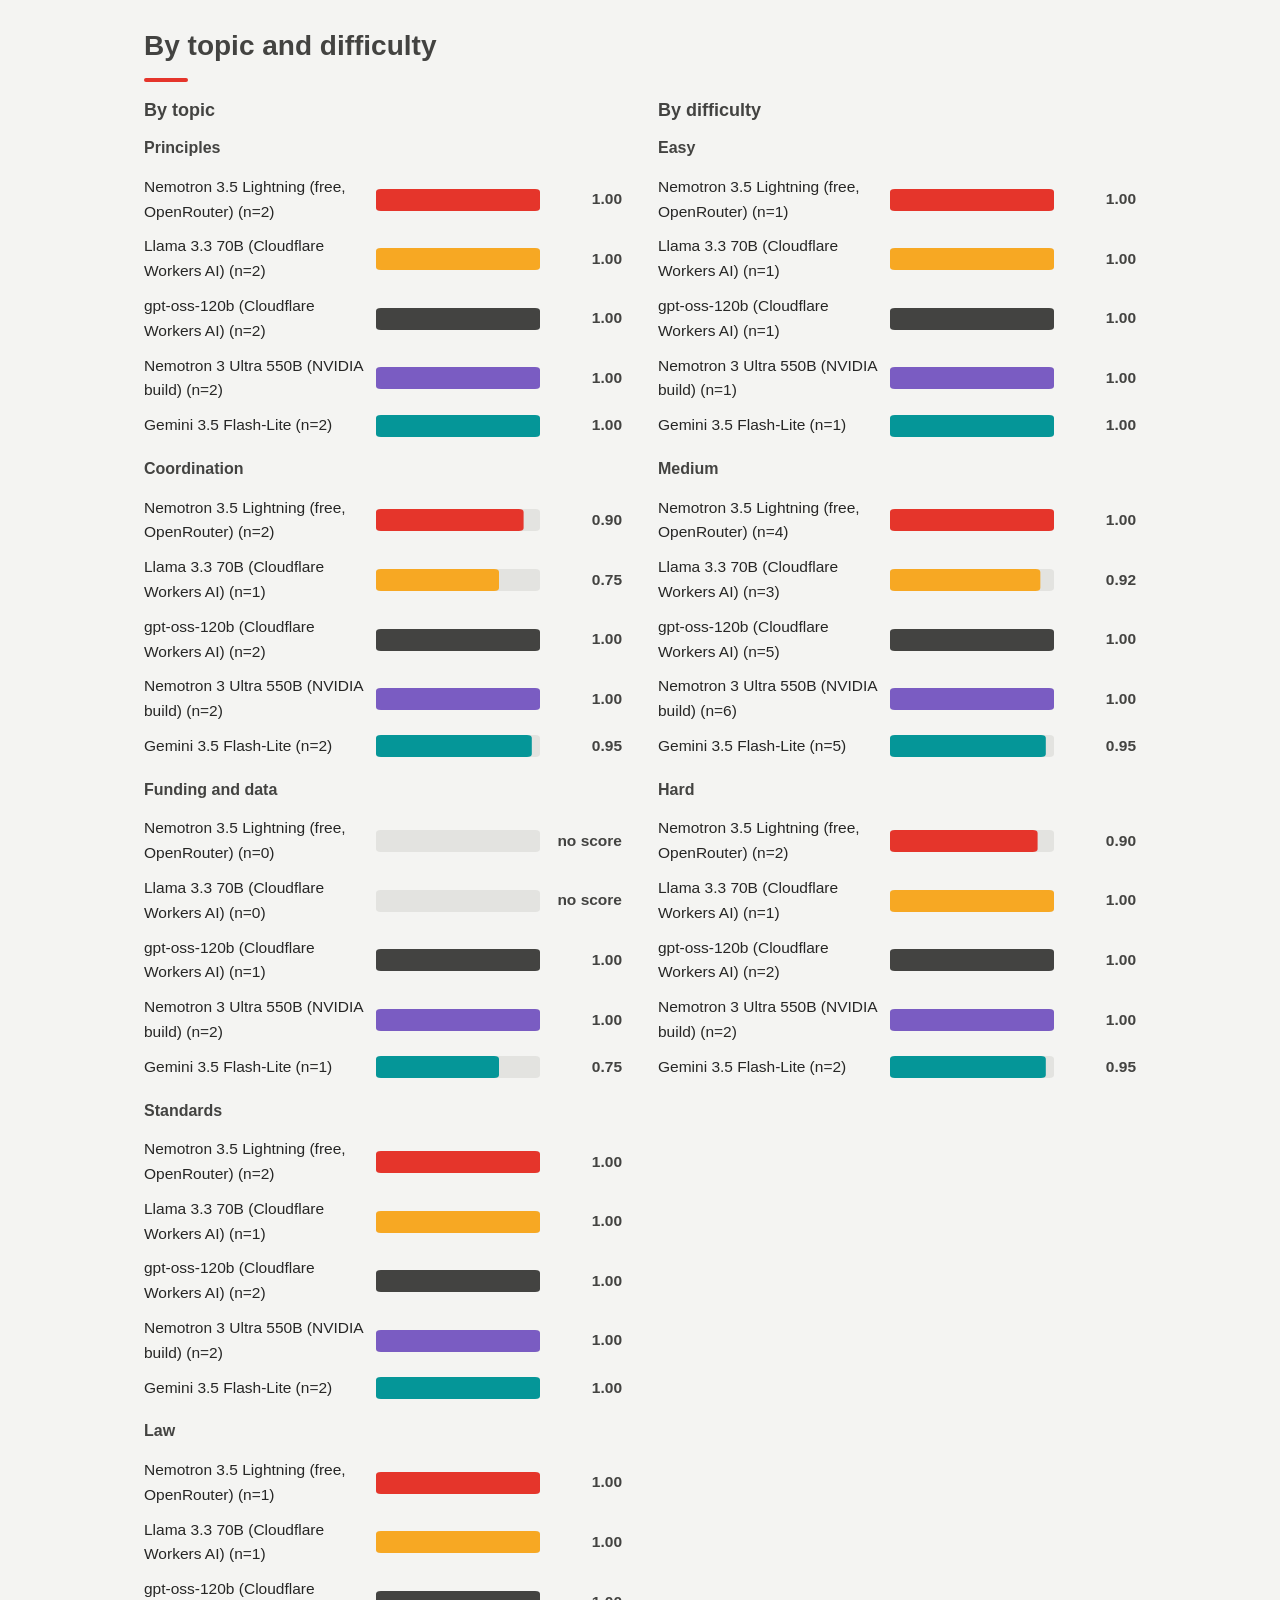
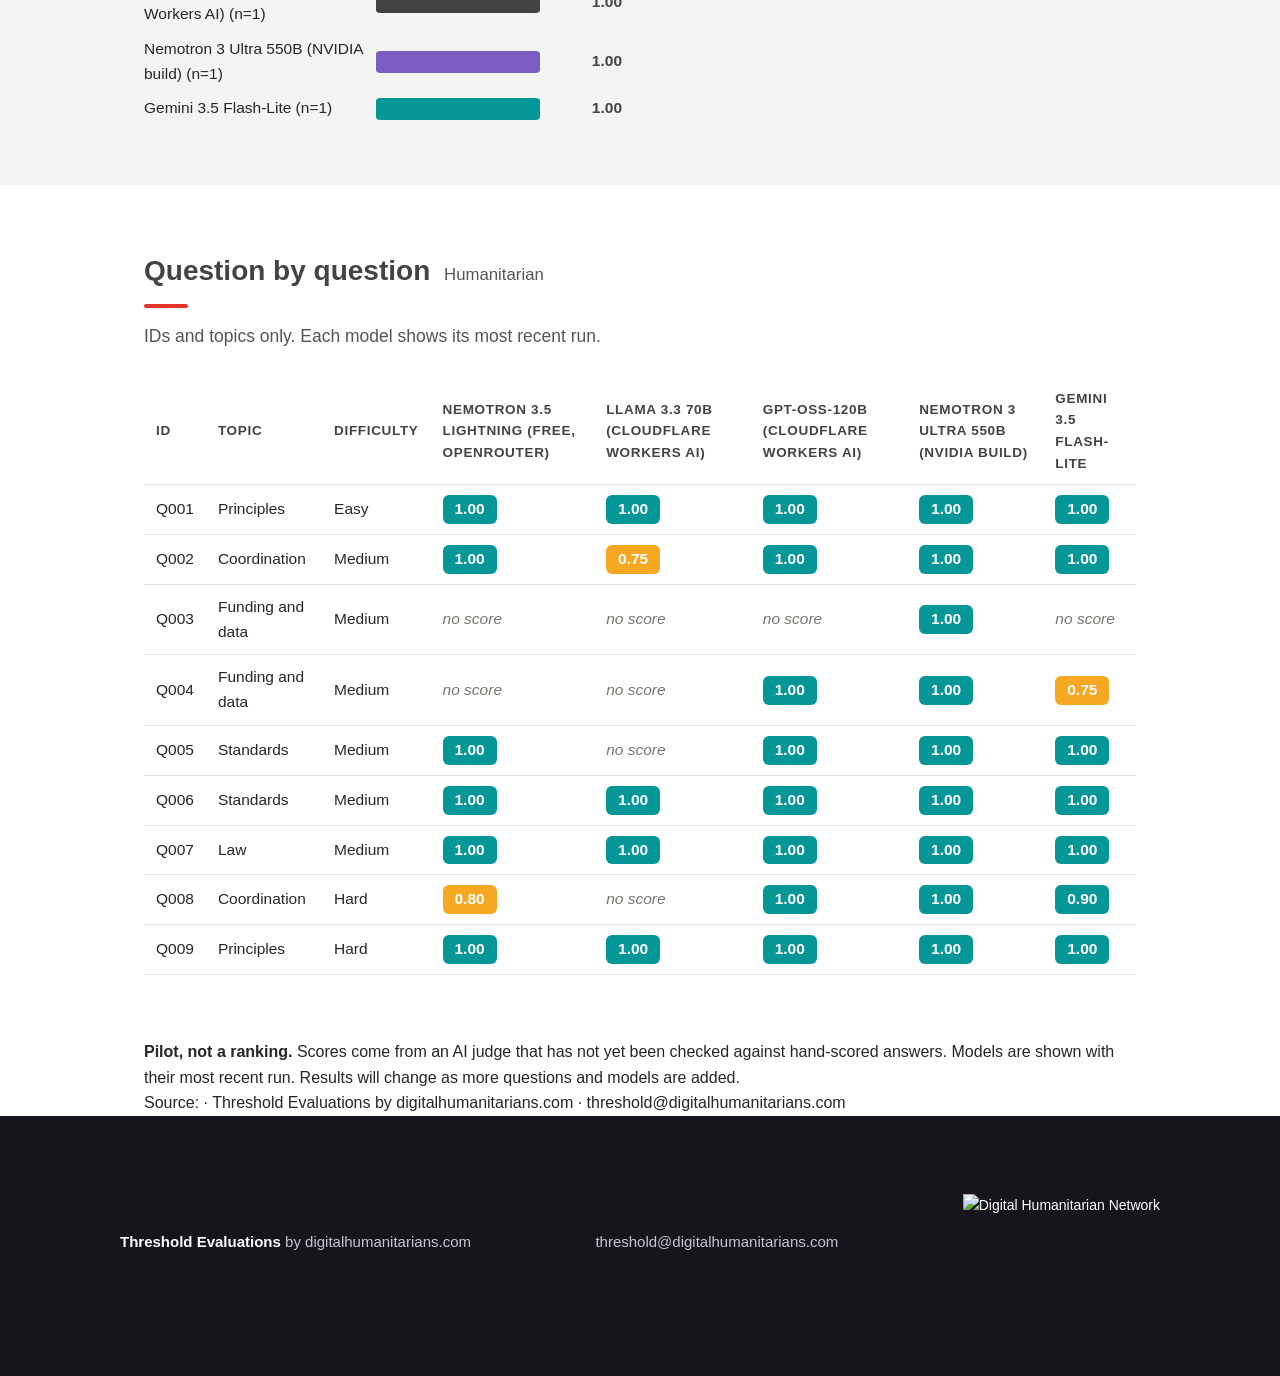
==== commit 3d82620e: "Compare page: add Save as PDF button and print layout (html) Added print header and footer for thres" ====
--- a/compare.html
+++ b/compare.html
@@ -28,12 +28,19 @@
     <p>Pick two or more models and see them side by side.</p>
   </div>
 </div>
+<div class="printhead"><div class="wrap">
+  <div class="ph-brand">Threshold Evaluations <span>by Digital Humanitarian Network</span></div>
+  <h1>Compare models</h1>
+  <p class="ph-meta"><b>Field:</b> <span id="p-field"></span></p>
+  <p class="ph-meta"><b>Models shown:</b> <span id="p-models"></span></p>
+  <p class="ph-meta"><b>Date:</b> <span id="p-date"></span></p>
+</div></div>
 <div class="caveat"><div class="wrap"><strong>Pilot, not a ranking.</strong> These are early results from 9 draft questions. The scoring judge is also an AI model and no person has yet checked its scores against hand-scored answers.</div></div>
 
 <section>
   <div class="wrap">
-    <div class="topicbar"><label for="topicsel"><b>Field</b></label><select id="topicsel"></select></div>
-    <h2>Choose models</h2>
+    <div class="topicbar"><label for="topicsel"><b>Field</b></label><select id="topicsel"></select><button type="button" id="btn-pdf" class="pdfbtn">Save as PDF</button></div>
+    <h2 class="screenonly">Choose models</h2><h2 class="printonly">Mean score by model</h2>
     <p class="lead" id="intro">Loading results.</p>
     <div class="mtools"><span id="count" class="mcount"></span><span id="tools"><button type="button" id="btn-recent">Show 5 most recent</button><button type="button" id="btn-all">Show all</button><button type="button" id="btn-none">Clear</button></span></div>
     <div class="checks" id="checks"></div>
@@ -53,6 +60,10 @@
     <div class="tablewrap"><table id="qtable"></table></div>
   </div>
 </section>
+<div class="printfoot"><div class="wrap">
+  <p><b>Pilot, not a ranking.</b> Scores come from an AI judge that has not yet been checked against hand-scored answers. Models are shown with their most recent run. Results will change as more questions and models are added.</p>
+  <p>Source: <span id="p-url"></span> &middot; Threshold Evaluations by digitalhumanitarians.com &middot; threshold@digitalhumanitarians.com</p>
+</div></div>
 <footer class="tfoot">
   <div class="wrap tfoot-in">
     <div class="tbyline"><strong>Threshold Evaluations</strong> by <a href="https://digitalhumanitarians.com/">digitalhumanitarians.com</a></div>
--- a/style.css
+++ b/style.css
@@ -65,3 +65,10 @@
   .grp>b{display:block;margin-bottom:4px;color:var(--gray)}
   .line{width:100%;max-width:640px;height:auto;background:#fff;border:1px solid var(--line);border-radius:10px}
   .mlink{font-weight:700}
+  .topicbar{display:flex;align-items:center;gap:12px;margin:0 0 22px;flex-wrap:wrap}
+  .mtools{display:flex;align-items:center;justify-content:space-between;gap:10px;flex-wrap:wrap;margin:4px 0}
+  .mcount{font-size:14.5px;color:#555550}
+  .mtools button{font:inherit;font-size:14px;padding:6px 12px;margin-left:8px;border:1px solid #bdbdb8;border-radius:6px;background:#fff;color:var(--ink);cursor:pointer}
+  .mtools button:hover{border-color:var(--teal)}
+  .qt{font-size:.6em;color:#555550;font-weight:400;margin-left:6px}
+  .checks{max-height:260px;overflow-y:auto}
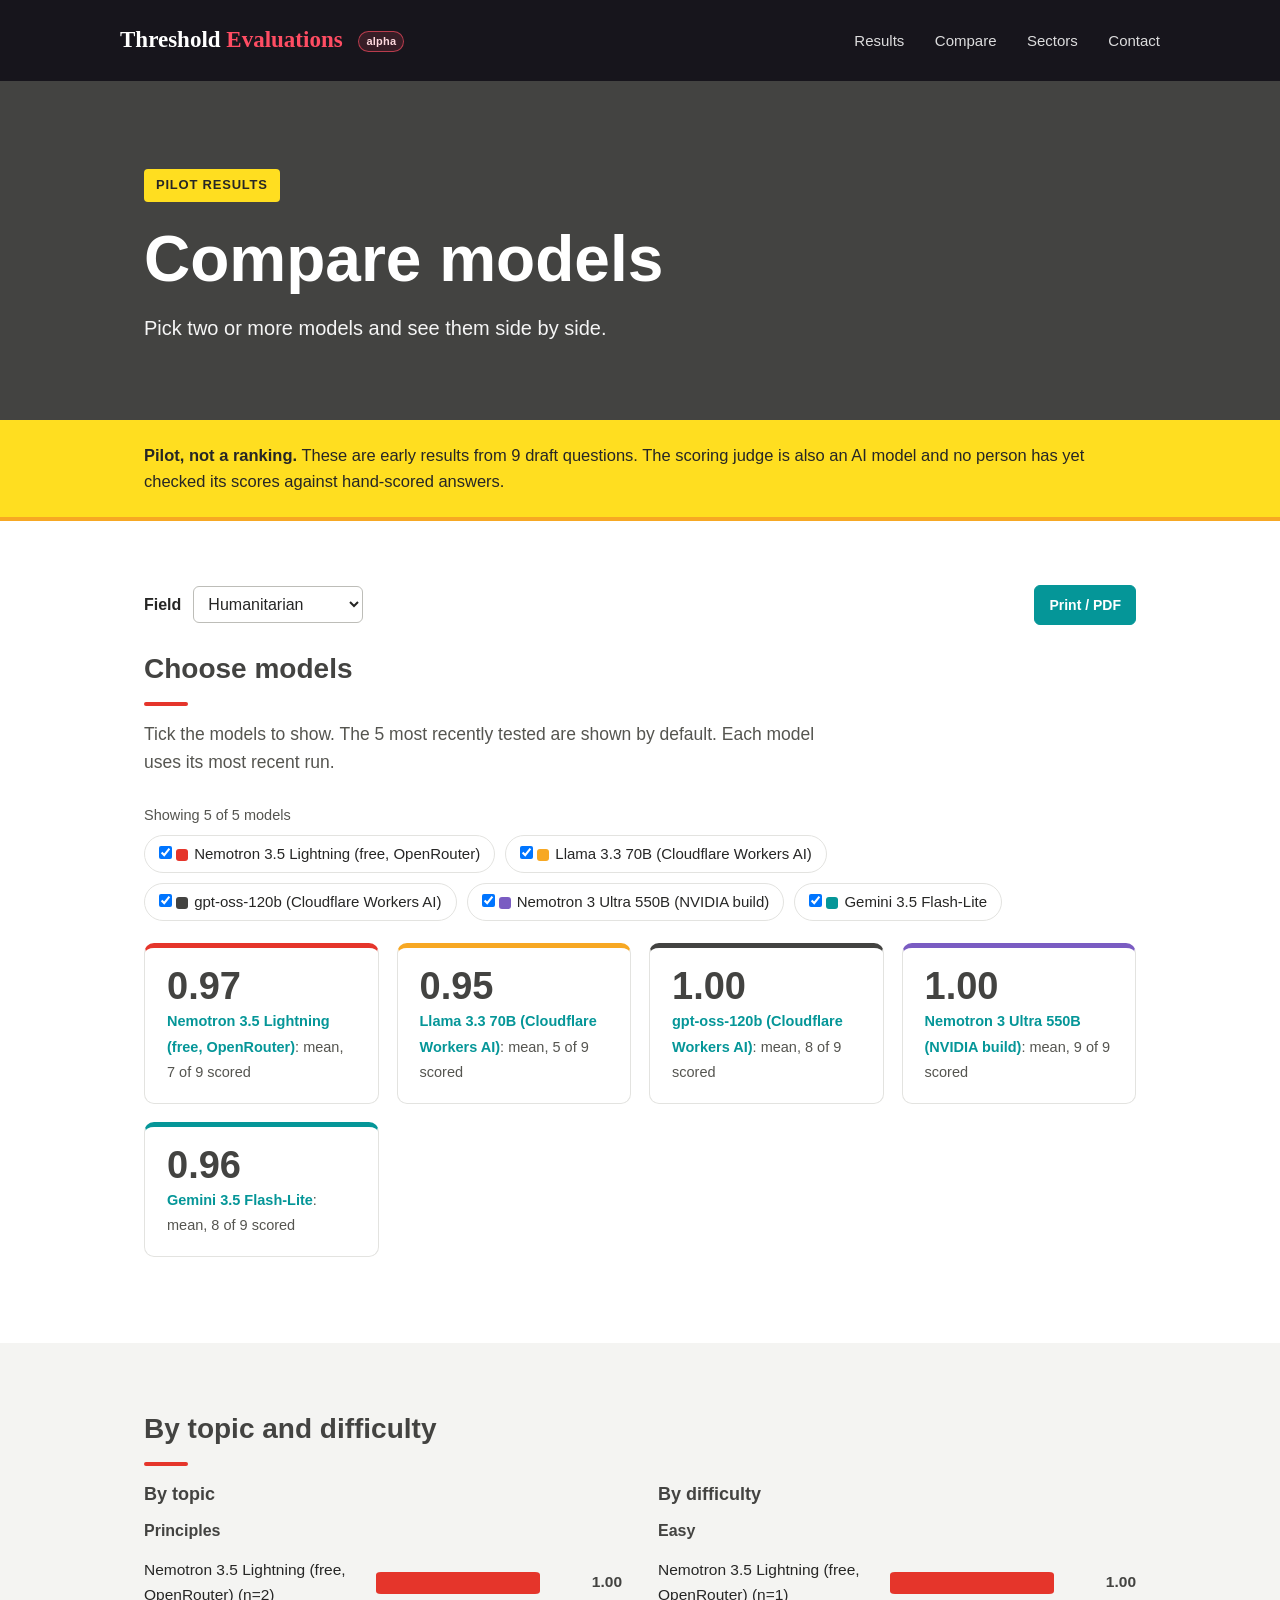
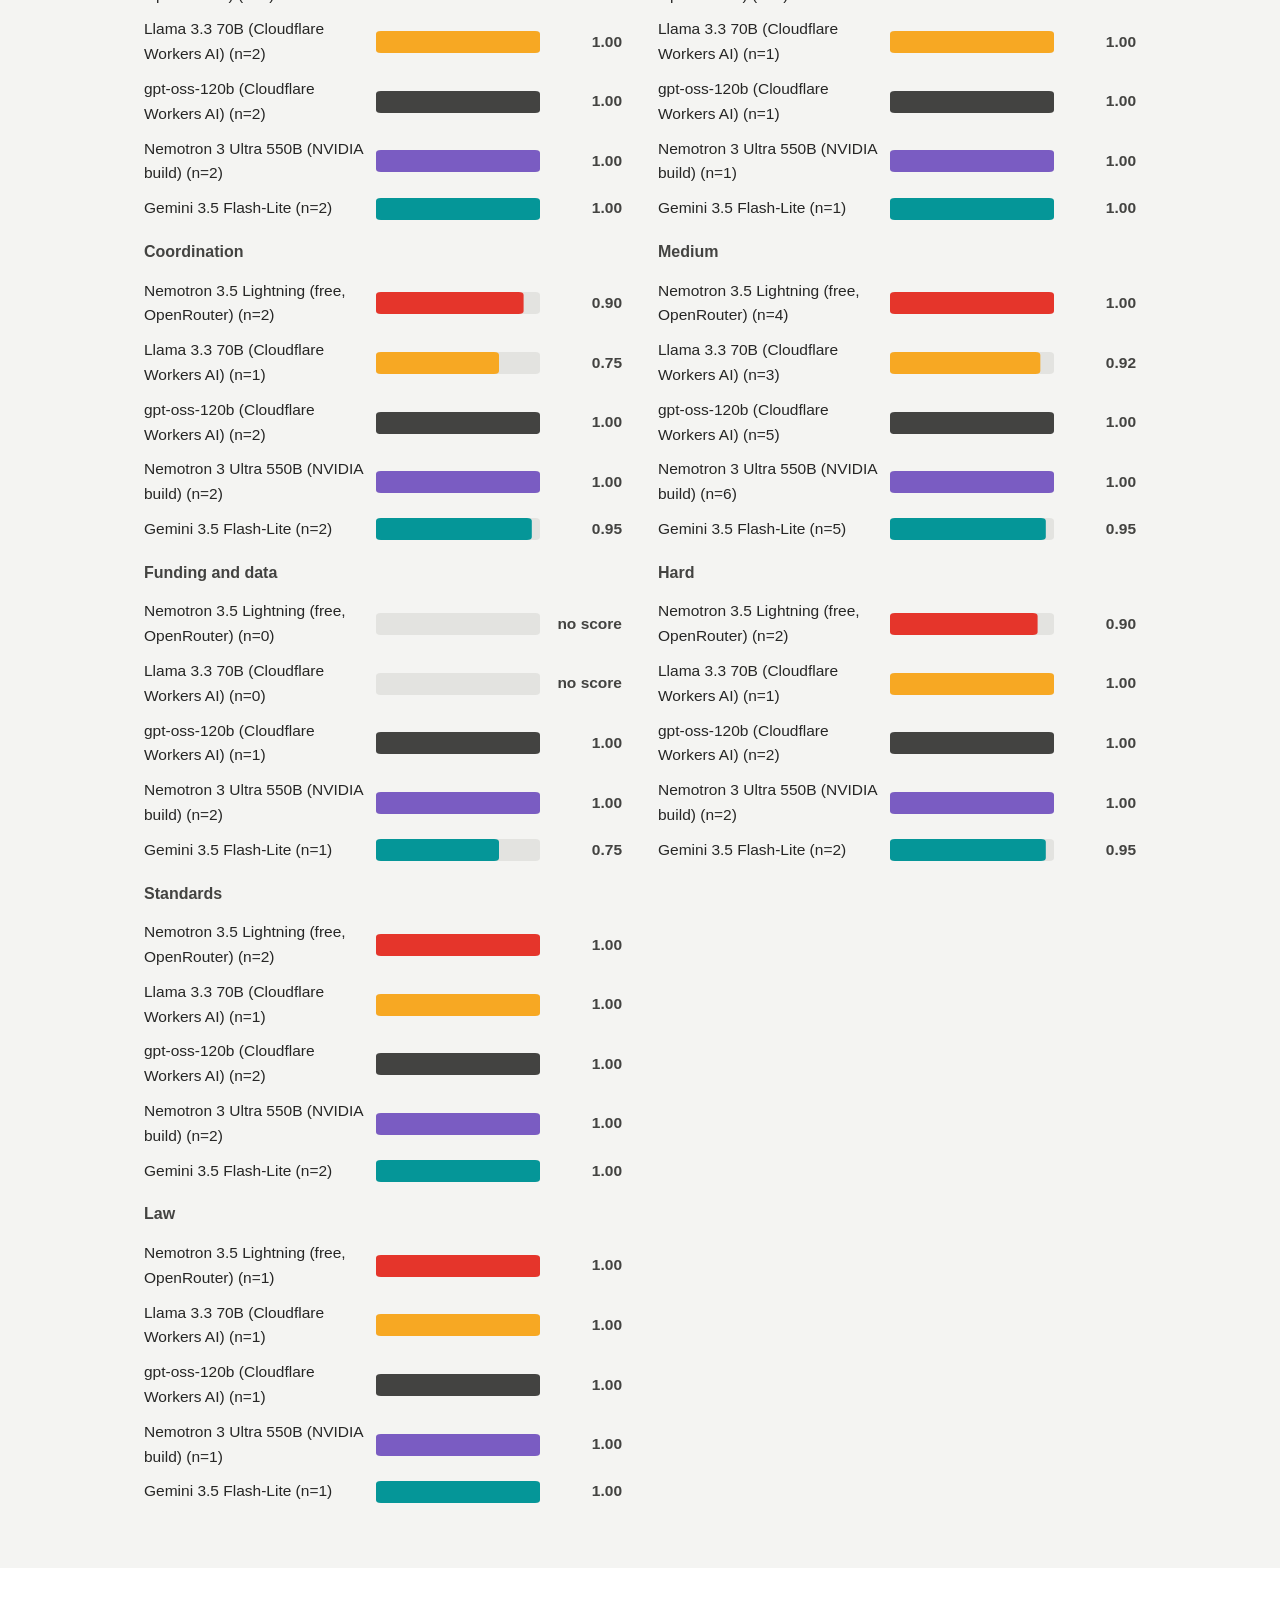
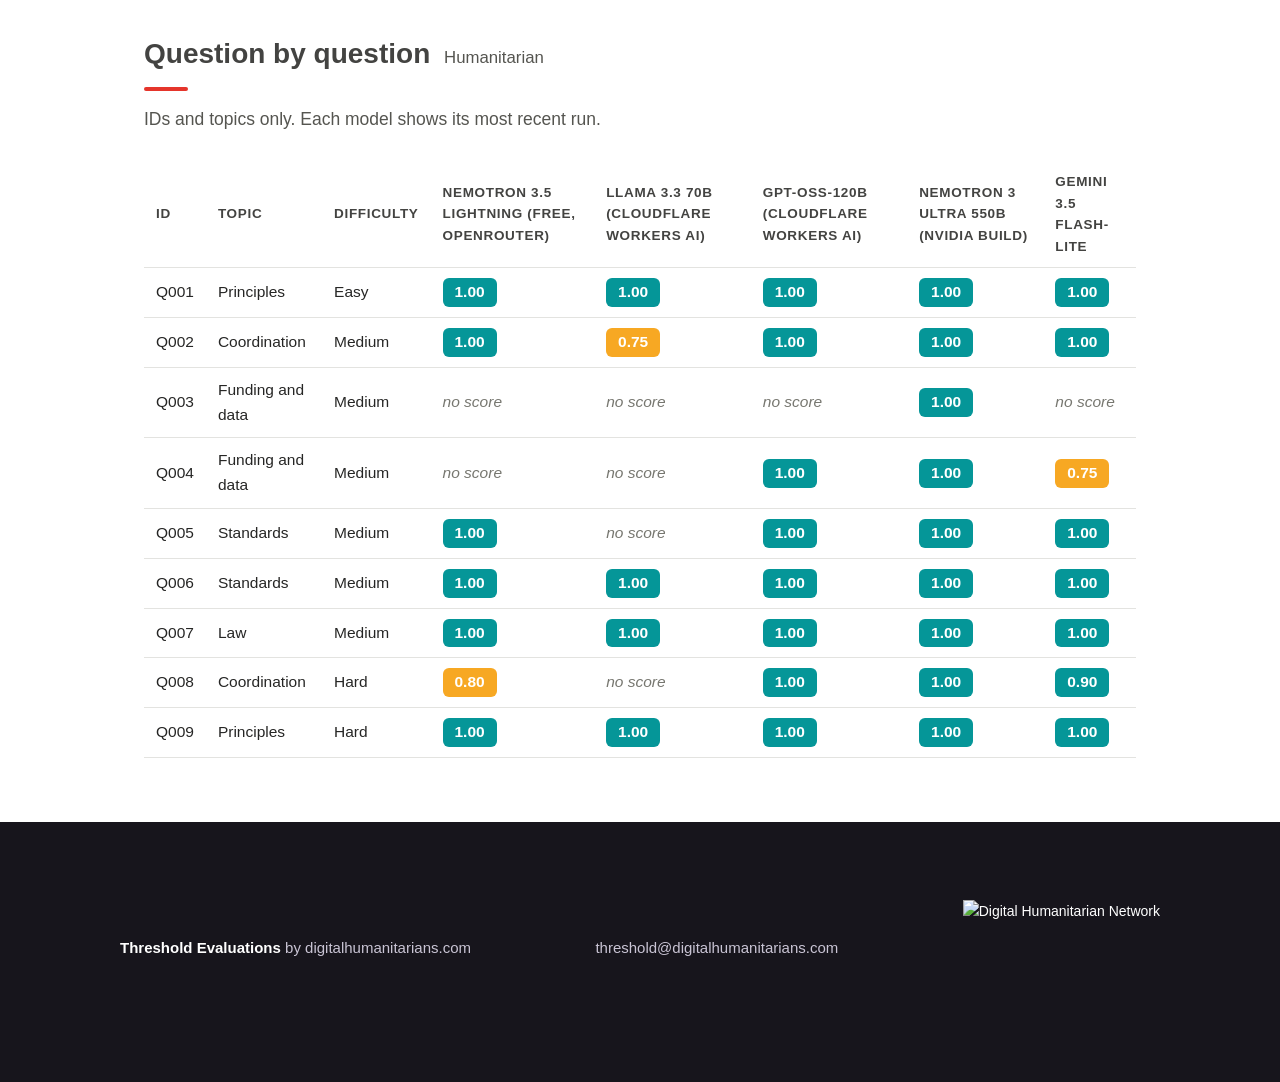
==== commit 692a60bf: "Update button label for PDF saving functionality" ====
--- a/compare.html
+++ b/compare.html
@@ -39,7 +39,7 @@
 
 <section>
   <div class="wrap">
-    <div class="topicbar"><label for="topicsel"><b>Field</b></label><select id="topicsel"></select><button type="button" id="btn-pdf" class="pdfbtn">Save as PDF</button></div>
+    <div class="topicbar"><label for="topicsel"><b>Field</b></label><select id="topicsel"></select><button type="button" id="btn-pdf" class="pdfbtn" aria-label="Print / PDF" title="Print / PDF">Print / PDF</button></div>
     <h2 class="screenonly">Choose models</h2><h2 class="printonly">Mean score by model</h2>
     <p class="lead" id="intro">Loading results.</p>
     <div class="mtools"><span id="count" class="mcount"></span><span id="tools"><button type="button" id="btn-recent">Show 5 most recent</button><button type="button" id="btn-all">Show all</button><button type="button" id="btn-none">Clear</button></span></div>
--- a/style.css
+++ b/style.css
@@ -72,3 +72,36 @@
   .mtools button:hover{border-color:var(--teal)}
   .qt{font-size:.6em;color:#555550;font-weight:400;margin-left:6px}
   .checks{max-height:260px;overflow-y:auto}
+  .pdfbtn{font:inherit;font-size:14px;font-weight:600;padding:8px 14px;margin-left:auto;border:1px solid var(--teal);border-radius:6px;background:var(--teal);color:#fff;cursor:pointer}
+  .pdfbtn:hover{background:#047a7c}
+  .printhead,.printfoot,.printonly{display:none}
+  @media(max-width:600px){.pdfbtn{display:none}}
+  @media print{
+    @page{margin:14mm 12mm}
+    *{-webkit-print-color-adjust:exact;print-color-adjust:exact}
+    .screenonly{display:none!important}.printonly{display:block!important}
+    .bar{grid-template-columns:170px 1fr 48px!important;font-size:12.5px}.bar svg{grid-column:auto!important;grid-row:auto!important}.bar .v{grid-column:auto!important;grid-row:auto!important}
+    .tablewrap{overflow:visible!important}table{table-layout:fixed;font-size:11px}th{font-size:9.5px;letter-spacing:0;word-wrap:break-word}.chip{min-width:0;padding:1px 4px}
+    .tbar,.hero,.topicbar,.mtools,.checks,#intro,.tfoot{display:none!important}
+    section{padding:14px 0!important}section.alt{background:#fff!important}
+    h2{font-size:20px}
+    .printhead,.printfoot{display:block}
+    .printhead{padding:0 0 10px;margin-bottom:10px;border-bottom:3px solid var(--red)}
+    .printhead .ph-brand{font-size:13px;color:#555550;margin-bottom:4px}
+    .printhead .ph-brand span{color:#777770}
+    .printhead h1{font-family:"Betina Sans",sans-serif;font-size:30px;color:var(--gray);line-height:1.2}
+    .ph-meta{font-size:14px;margin:2px 0}
+    .caveat .wrap{padding-top:10px;padding-bottom:10px;font-size:13px}
+    .wrap{max-width:none;padding:0}
+    .printhead .wrap,.printfoot .wrap{padding:0}
+    .caveat .wrap{padding:10px 12px}
+    #checks{display:none}
+    .stats{grid-template-columns:repeat(3,1fr);margin:12px 0;gap:10px}
+    .stat{break-inside:avoid;padding:10px 14px}.stat b{font-size:28px}
+    .two{grid-template-columns:1fr 1fr;gap:20px}
+    .grp,tr,.stat{break-inside:avoid}
+    table{font-size:12px}th,td{padding:5px 8px}
+    a{color:inherit}
+    .printfoot{margin-top:14px;padding-top:8px;border-top:1px solid var(--line);font-size:12px;color:#555550}
+    .printfoot p{margin:3px 0}
+  }
